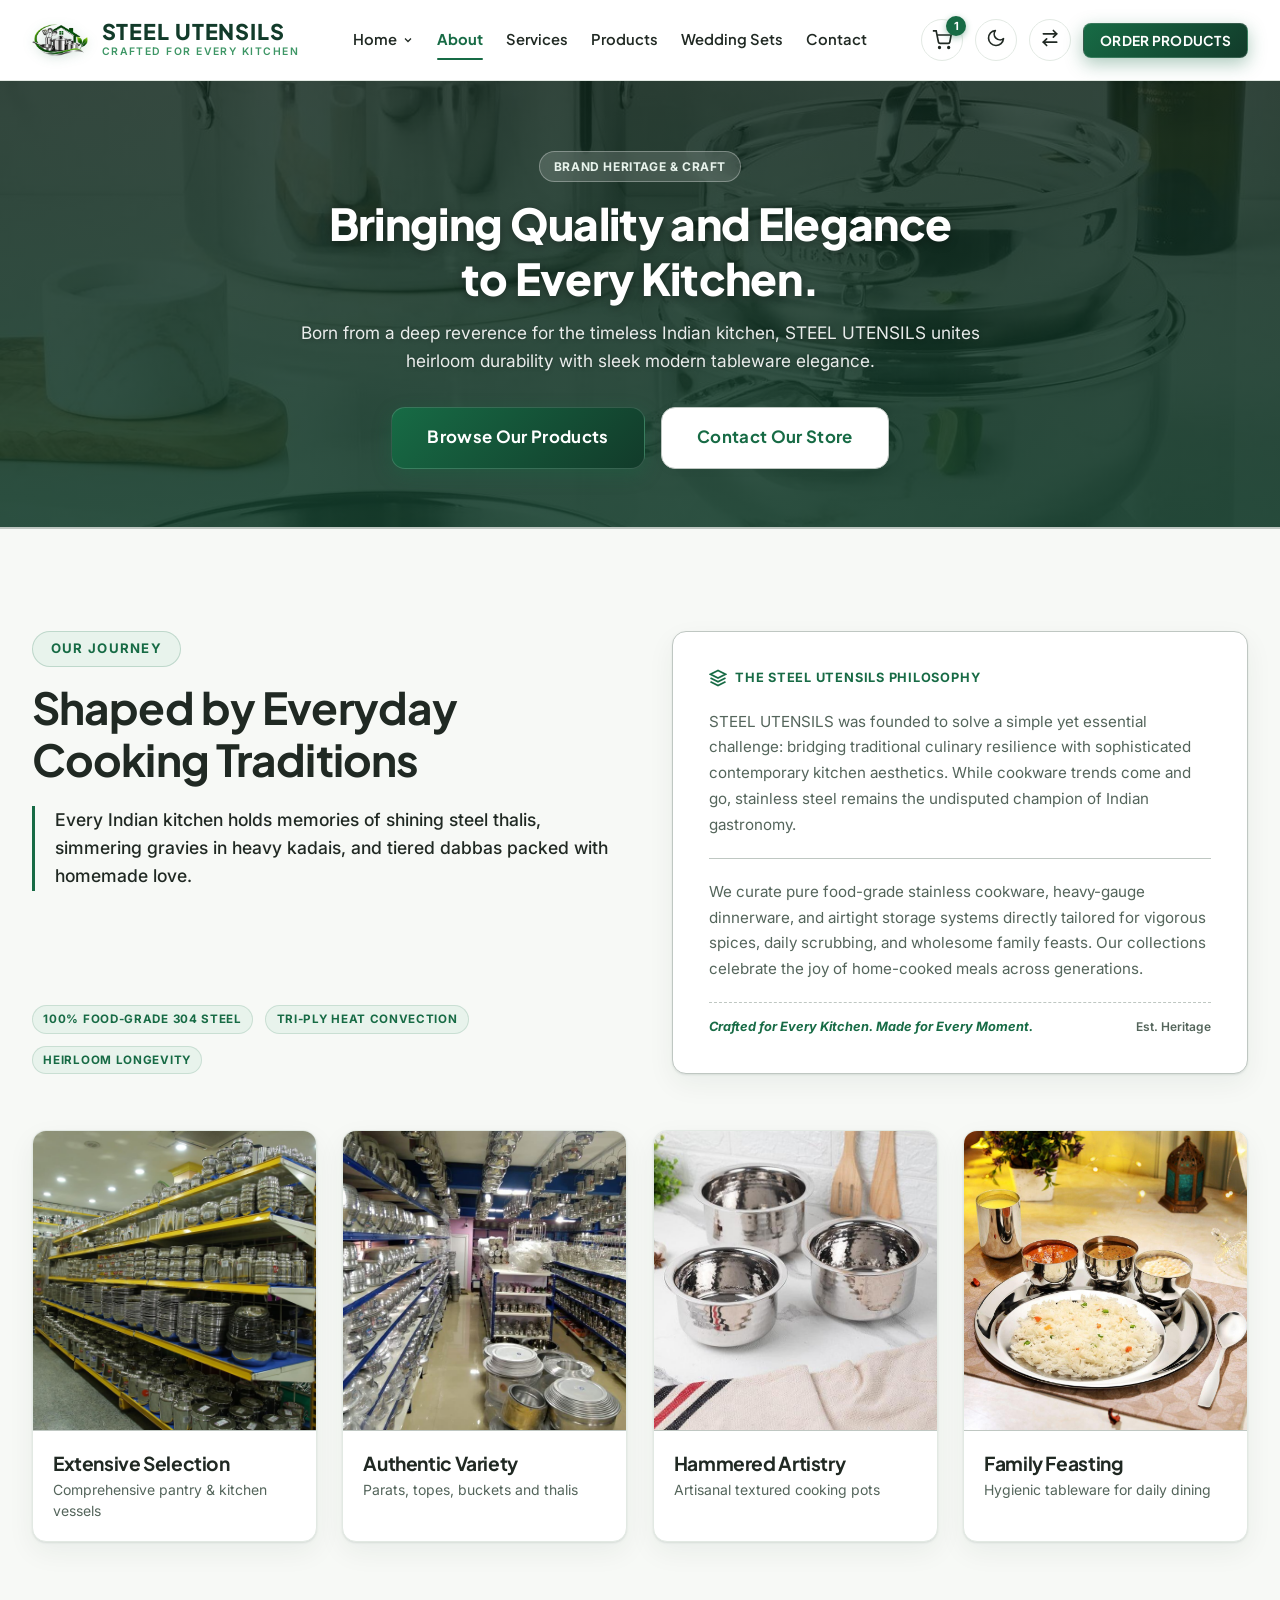
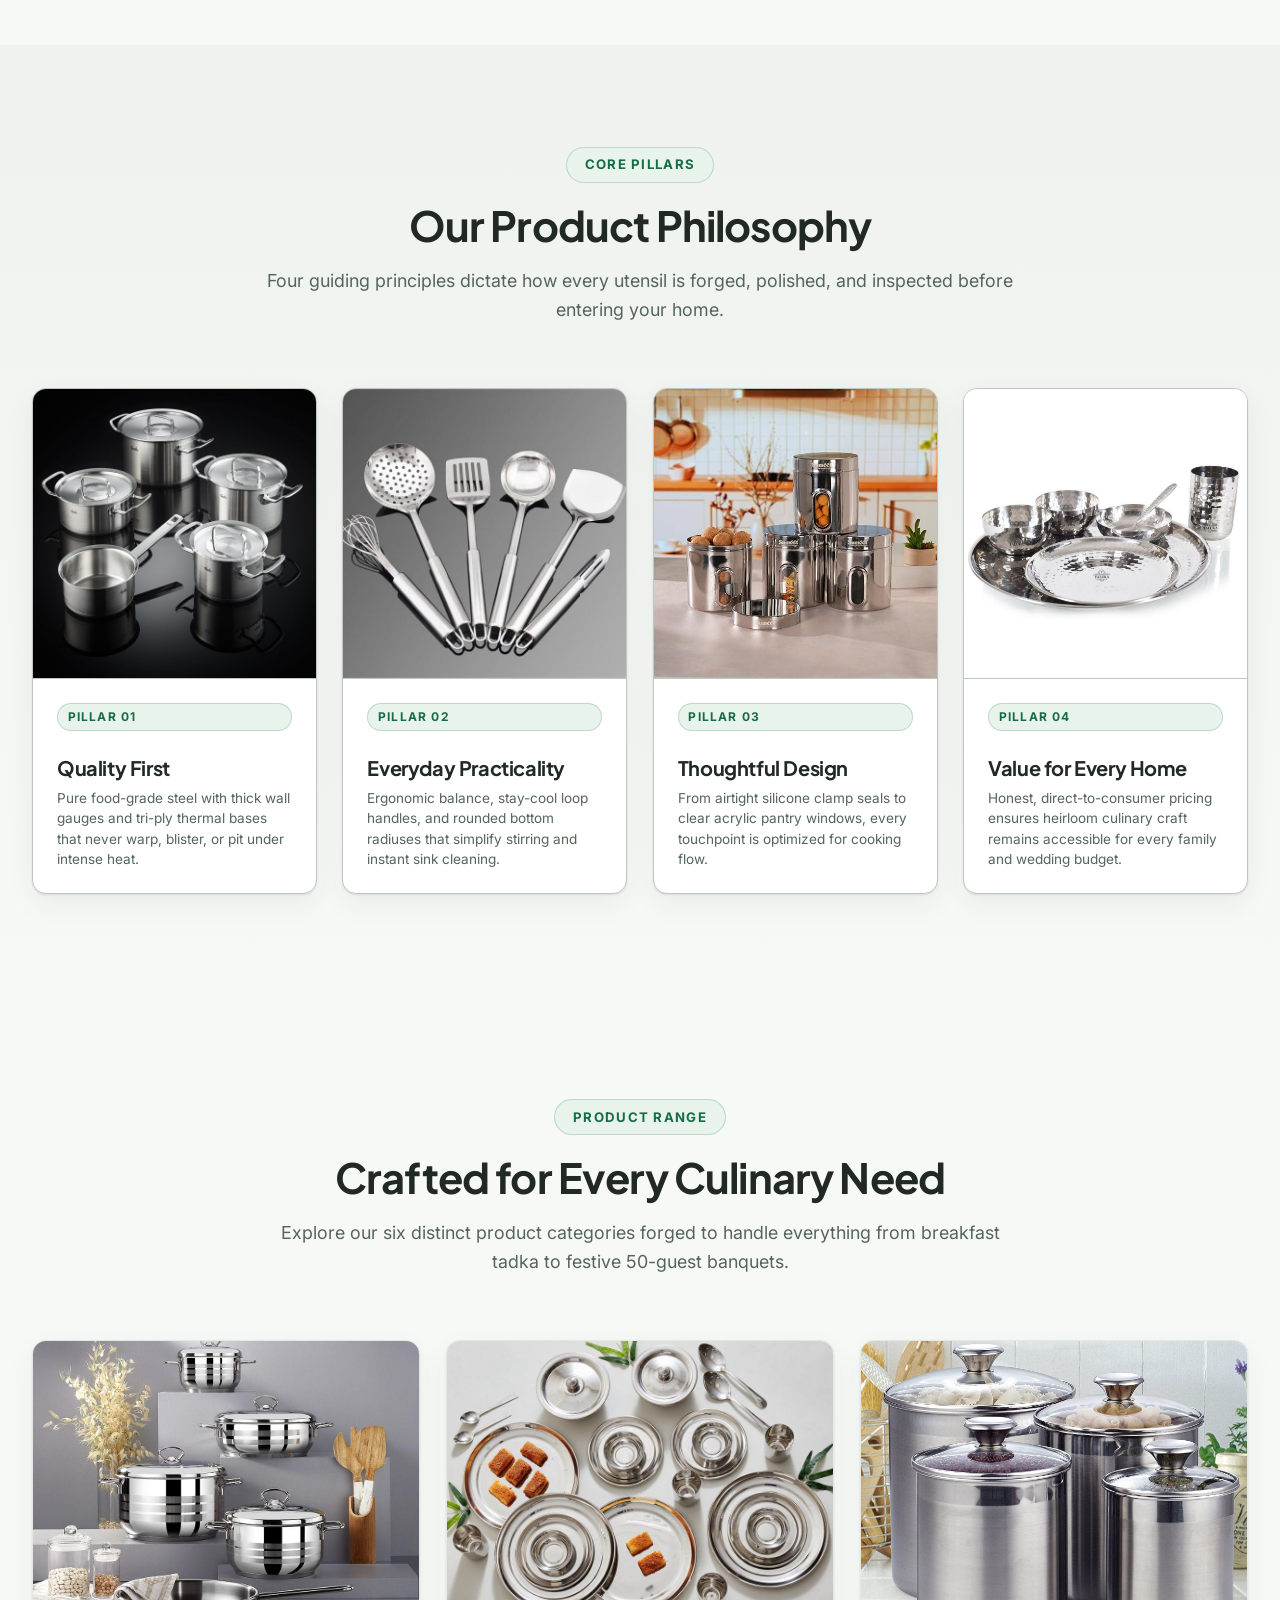
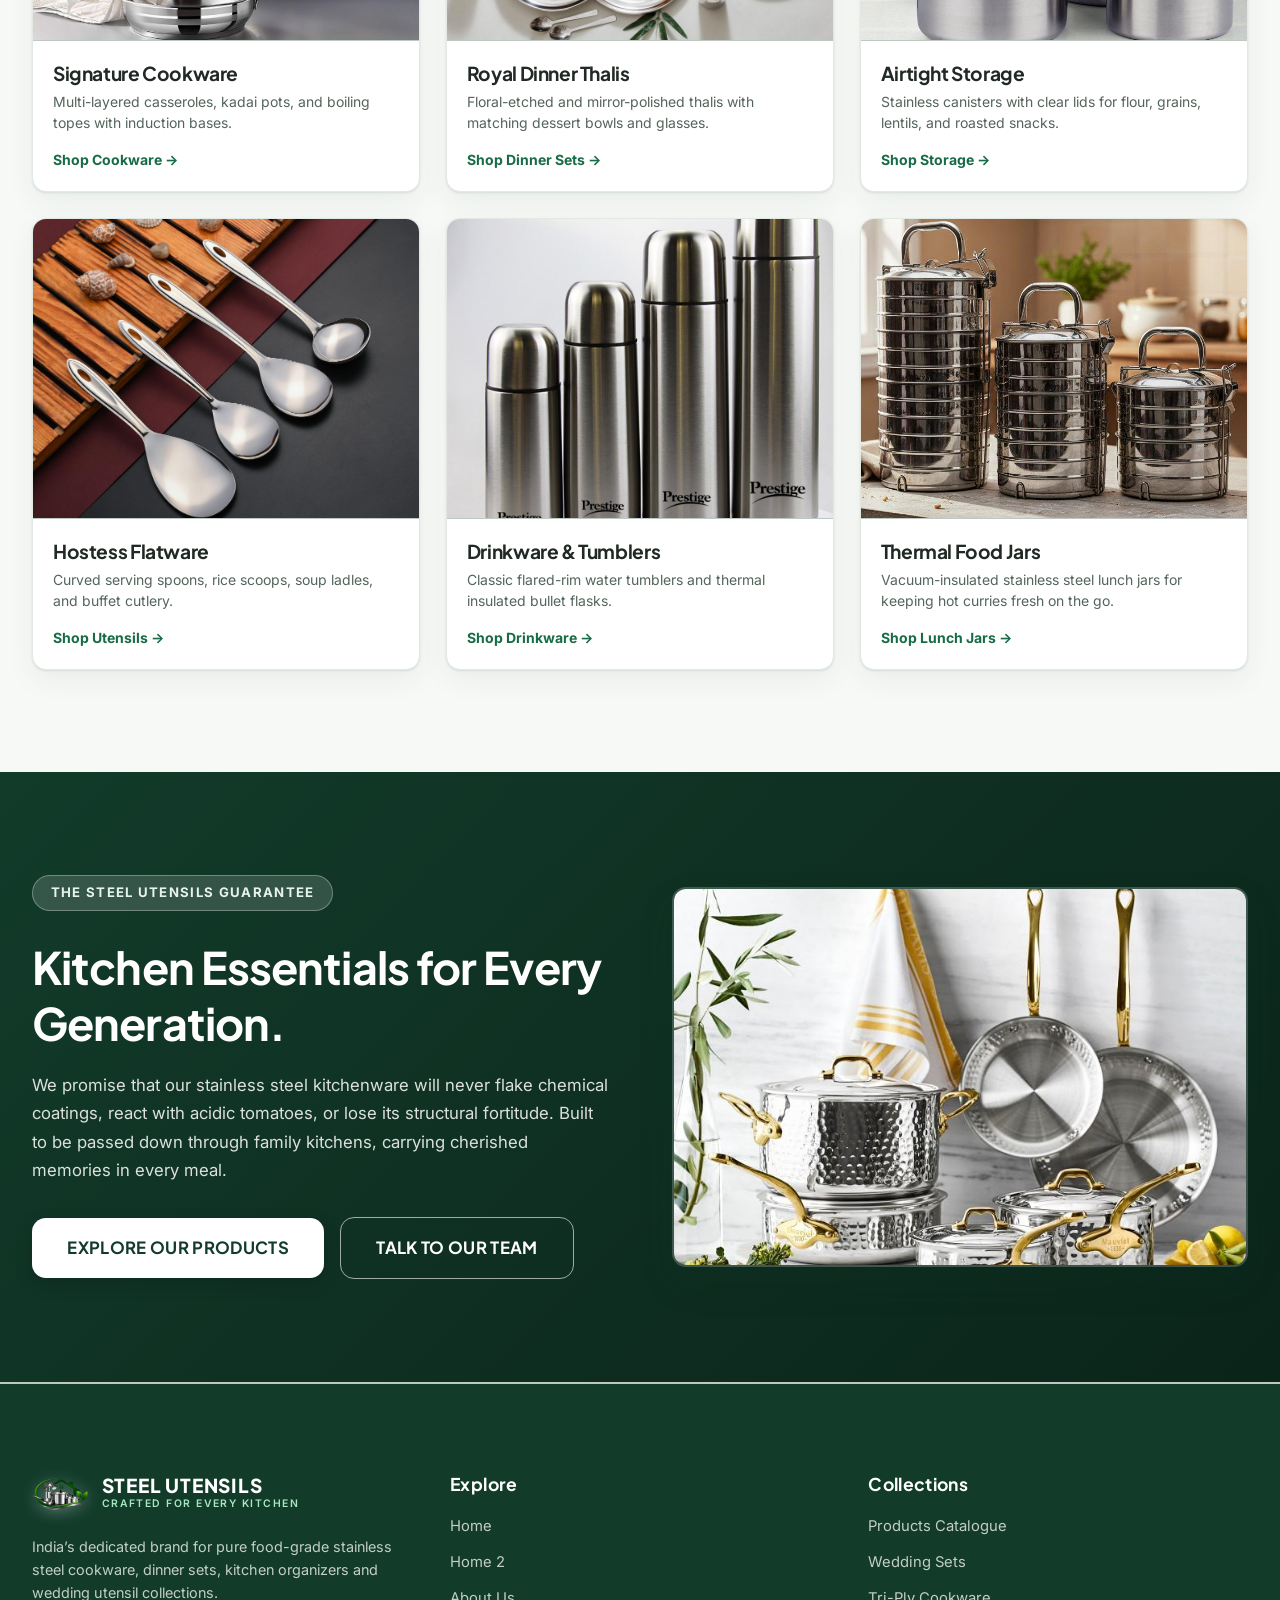
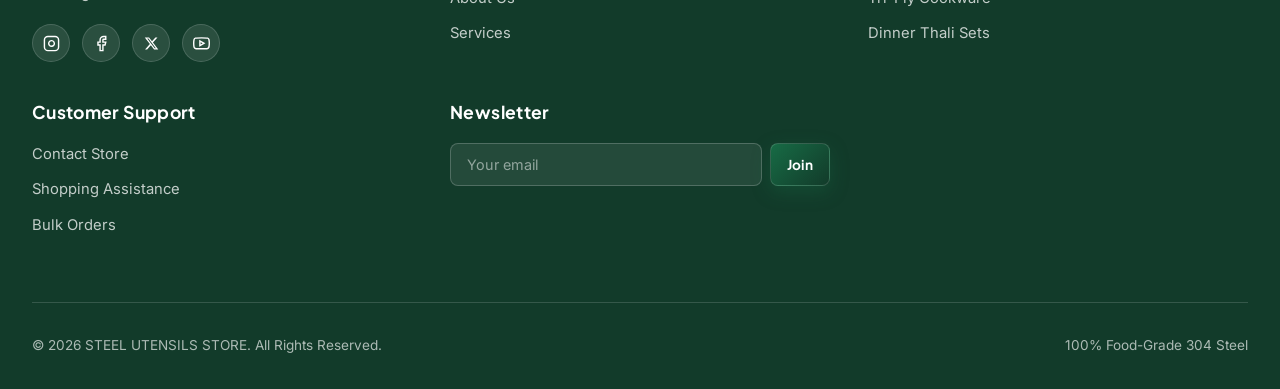
==== about.html @ 37a266ae "Update website alignment, mobile responsiveness, and brand logo" ====
<!DOCTYPE html>
<html lang="en" data-theme="light">
<head>
  <meta charset="UTF-8" />
  <meta name="viewport" content="width=device-width, initial-scale=1.0" />
  <title>About Us — STEEL UTENSILS</title>
  <meta name="description" content="Learn about our commitment to crafting premium food-grade stainless steel cookware, dinner thali sets, and everyday kitchen essentials." />
  <link rel="icon" type="image/png" href="images/favicon.png" />
  <link rel="shortcut icon" type="image/png" href="images/favicon.png" />
  <link rel="apple-touch-icon" href="images/favicon.png" />
  <link rel="stylesheet" href="assets/css/style.css" />
</head>
<body>

  <!-- Sticky Global Navbar -->
  <header class="site-header">
    <div class="container">
      <div class="navbar-inner">
        <a href="index.html" class="brand-logo" aria-label="Steel Utensils Home">
          <img src="images/logo.png" alt="Steel Utensils Logo" class="brand-logo-icon" />
          <div class="brand-logo-text">
            <span class="brand-title">STEEL UTENSILS</span>
            <span class="brand-tagline">Crafted for Every Kitchen</span>
          </div>
        </a>

        <nav class="nav-menu" aria-label="Main Navigation">
          <div class="nav-item-dropdown">
            <a href="index.html" class="nav-link dropdown-toggle" aria-expanded="false" aria-haspopup="true">
              <span>Home</span>
              <svg class="dropdown-chevron" width="12" height="12" viewBox="0 0 24 24" fill="none" stroke="currentColor" stroke-width="2.5">
                <polyline points="6 9 12 15 18 9"></polyline>
              </svg>
            </a>
            <div class="dropdown-menu">
              <a href="index.html" class="dropdown-item">
                <div class="dropdown-item-title">Home 1</div>
                <div class="dropdown-item-desc">Premium Brand Showcase</div>
              </a>
              <a href="home-2.html" class="dropdown-item">
                <div class="dropdown-item-title">Home 2</div>
                <div class="dropdown-item-desc">Modern Kitchen Lifestyle</div>
              </a>
            </div>
          </div>
          <a href="about.html" class="nav-link active">About</a>
          <a href="services.html" class="nav-link">Services</a>
          <a href="products.html" class="nav-link">Products</a>
          <a href="wedding-sets.html" class="nav-link">Wedding Sets</a>
          <a href="contact.html" class="nav-link">Contact</a>
        </nav>

        <div class="nav-actions">
          <button class="action-btn cart-toggle-btn" aria-label="Cart" title="Cart"><svg width="20" height="20" viewBox="0 0 24 24" fill="none" stroke="currentColor" stroke-width="2"><circle cx="9" cy="21" r="1"></circle><circle cx="20" cy="21" r="1"></circle><path d="M1 1h4l2.68 13.39a2 2 0 0 0 2 1.61h9.72a2 2 0 0 0 2-1.61L23 6H6"></path></svg><span class="badge-count cart-badge">0</span></button>
          <button class="action-btn theme-toggle-btn" aria-label="Theme" title="Theme"><span class="theme-icon"><svg width="20" height="20" viewBox="0 0 24 24" fill="none" stroke="currentColor" stroke-width="2"><path d="M21 12.79A9 9 0 1 1 11.21 3 7 7 0 0 0 21 12.79z"></path></svg></span></button>
          <button class="action-btn rtl-toggle-btn" aria-label="Toggle Direction (LTR / RTL)" title="Toggle RTL / LTR Direction">
            <span class="rtl-icon">
              <svg width="20" height="20" viewBox="0 0 24 24" fill="none" stroke="currentColor" stroke-width="2" stroke-linecap="round" stroke-linejoin="round">
                <path d="M4 7h16"></path>
                <path d="M16 3l4 4-4 4"></path>
                <path d="M20 17H4"></path>
                <path d="M8 21l-4-4 4-4"></path>
              </svg>
            </span>
          </button>
          <button class="btn btn-primary btn-sm nav-cta-btn open-order-modal-btn">ORDER PRODUCTS</button>
          <button class="hamburger-btn" aria-label="Menu"><span></span><span></span><span></span></button>
        </div>
      </div>
    </div>
  </header>

  <!-- Mobile Drawer -->
  <aside class="mobile-nav-drawer" aria-label="Mobile Navigation">
    <div class="mobile-nav-header"><a href="index.html" class="brand-logo" style="gap: 0.5rem;"><img src="images/logo.png" alt="Steel Utensils Logo" class="brand-logo-icon" style="width: 44px; height: 34px;" /><span class="brand-title" style="font-size: 1.1rem;">STEEL UTENSILS</span></a><button class="modal-close mobile-nav-close">&times;</button></div>
    <nav class="mobile-nav-links">
      <div class="mobile-nav-group">
        <div class="mobile-nav-link" style="display: flex; justify-content: space-between; align-items: center; font-weight: 700;">
          <span>Home</span>
          <svg width="14" height="14" viewBox="0 0 24 24" fill="none" stroke="currentColor" stroke-width="2.5"><polyline points="6 9 12 15 18 9"></polyline></svg>
        </div>
        <div class="mobile-sublinks">
          <a href="index.html" class="mobile-sublink">Home 1 — Brand Showcase</a>
          <a href="home-2.html" class="mobile-sublink">Home 2 — Kitchen Lifestyle</a>
        </div>
      </div>
      <a href="about.html" class="nav-link active">About</a>
      <a href="services.html" class="nav-link">Services</a>
      <a href="products.html" class="nav-link">Products</a>
      <a href="wedding-sets.html" class="nav-link">Wedding Sets</a>
      <a href="contact.html" class="nav-link">Contact</a>
      <div class="mobile-sidebar-actions">
        <button class="action-btn cart-toggle-btn" aria-label="Open Shopping Cart" title="Cart">
          <svg width="20" height="20" viewBox="0 0 24 24" fill="none" stroke="currentColor" stroke-width="2" stroke-linecap="round" stroke-linejoin="round">
            <circle cx="9" cy="21" r="1"></circle>
            <circle cx="20" cy="21" r="1"></circle>
            <path d="M1 1h4l2.68 13.39a2 2 0 0 0 2 1.61h9.72a2 2 0 0 0 2-1.61L23 6H6"></path>
          </svg>
          <span class="badge-count cart-badge">0</span>
        </button>

        <button class="action-btn theme-toggle-btn" aria-label="Toggle Theme" title="Toggle Theme">
          <span class="theme-icon">
            <svg width="20" height="20" viewBox="0 0 24 24" fill="none" stroke="currentColor" stroke-width="2" stroke-linecap="round" stroke-linejoin="round">
              <path d="M21 12.79A9 9 0 1 1 11.21 3 7 7 0 0 0 21 12.79z"></path>
            </svg>
          </span>
        </button>

        <button class="action-btn rtl-toggle-btn" aria-label="Toggle Direction (LTR / RTL)" title="Toggle RTL / LTR Direction">
          <span class="rtl-icon">
            <svg width="20" height="20" viewBox="0 0 24 24" fill="none" stroke="currentColor" stroke-width="2" stroke-linecap="round" stroke-linejoin="round">
              <path d="M4 7h16"></path>
              <path d="M16 3l4 4-4 4"></path>
              <path d="M20 17H4"></path>
              <path d="M8 21l-4-4 4-4"></path>
            </svg>
          </span>
        </button>
      </div>
    </nav>
    <div style="margin-top: auto;">
      <button class="btn btn-primary open-order-modal-btn" style="width: 100%;">ORDER PRODUCTS</button>
    </div>
  </aside>
  <div class="nav-overlay"></div>

  <!-- Search Modal -->
  <div class="search-modal" role="dialog" aria-modal="true" aria-label="Search"><div class="search-container"><div class="search-input-group"><svg width="24" height="24" viewBox="0 0 24 24" fill="none" stroke="currentColor" stroke-width="2"><circle cx="11" cy="11" r="8"></circle><line x1="21" y1="21" x2="16.65" y2="16.65"></line></svg><input type="text" class="search-input" placeholder="Search utensils..." /><button class="search-close-btn">&times;</button></div><div class="search-results-list"></div></div></div>

  <!-- Cart Drawer -->
  <aside class="cart-drawer" role="dialog" aria-modal="true" aria-label="Cart"><div class="cart-header"><h3 style="font-size: 1.15rem; margin: 0;">Shopping Cart</h3><button class="modal-close cart-close-btn">&times;</button></div><div class="cart-body"></div><div class="cart-footer"><div class="cart-subtotal-row"><span>Cart Subtotal</span><span class="cart-subtotal-amount">₹0</span></div><button class="btn btn-primary btn-proceed-order" style="width: 100%;">Proceed to Order</button></div></aside>

  <!-- Quick View Modal -->
  <div class="modal-overlay modal-quickview" role="dialog" aria-modal="true"><div class="modal-content"><button class="modal-close">&times;</button><div class="quickview-grid"><div class="quickview-img-wrap"><img src="" alt="" class="qv-img" /></div><div class="quickview-details"><h2 class="qv-title"></h2><div class="quickview-price-wrap"><span class="quickview-price qv-price"></span></div><p class="qv-desc"></p><button class="btn btn-primary qv-add-btn btn-add-cart">Add to Cart</button></div></div></div></div>

  <!-- Checkout / Order Modal -->
  <div class="modal-overlay modal-checkout" role="dialog" aria-modal="true" aria-label="Order Enquiry Checkout">
    <div class="modal-content checkout-modal-content">
      <button class="modal-close" aria-label="Close checkout">&times;</button>
      <div style="margin-bottom: 1.25rem;">
        <span class="section-badge">Fast Order & Direct Enquiry</span>
        <h2 style="font-size: 1.5rem; margin-top: 0.25rem;">Order Pure Stainless Steel Products</h2>
        <p style="font-size: 0.875rem; color: var(--text-muted);">Please select a featured package or submit your utensil requirements. Our team confirms every order personally before dispatch.</p>
      </div>

      <!-- Quick Utensil Package Selector -->
      <div class="quick-package-selector" style="margin-bottom: 1rem;">
        <span style="font-size: 0.8rem; font-weight: 700; color: var(--text-light); text-transform: uppercase;">
          Select Utensil Package (Or Order Custom Utensils):
        </span>
        <div class="package-pills" style="display: flex; flex-wrap: wrap; gap: 0.5rem; margin-top: 0.5rem;">
          <button type="button" class="package-pill active" data-name="3-Piece Triply Induction Cookware Set" data-price="4499">
            🍳 Triply Cookware (₹4,499)
          </button>
          <button type="button" class="package-pill" data-name="28-Piece Authentic Dinner Thali Set" data-price="3999">
            🍽️ 28-Pc Dinner Set (₹3,999)
          </button>
          <button type="button" class="package-pill" data-name="4-Piece Airtight Kitchen Canisters" data-price="1499">
            🥫 Storage Canisters (₹1,499)
          </button>
          <button type="button" class="package-pill" data-name="51-Piece Shubh Vivah Bridal Wedding Trunk" data-price="18500">
            👑 Wedding Trunk (₹18,500)
          </button>
        </div>
      </div>

      <div class="checkout-summary-box">
        <div style="display: flex; justify-content: space-between; align-items: center; margin-bottom: 0.5rem;">
          <span style="font-weight: 700; font-size: 0.95rem;">Order Breakdown</span>
          <span class="order-type-indicator" style="font-size: 0.75rem; background: var(--soft-mint); color: var(--emerald-green); font-weight: 700; padding: 0.2rem 0.5rem; border-radius: var(--radius-full);">Direct Enquiry</span>
        </div>
        <div class="checkout-items-summary"></div>
        <div style="display: flex; justify-content: space-between; margin-top: 0.75rem; padding-top: 0.75rem; border-top: 1px solid var(--border-color); font-weight: 800;">
          <span>Estimated Total (Incl. Taxes & Shipping)</span>
          <span class="checkout-total-price" style="color: var(--emerald-green); font-size: 1.25rem;">₹4,499</span>
        </div>
      </div>

      <form class="checkout-form">
        <div class="form-group"><label class="form-label" for="cust-name">Full Name *</label><input type="text" id="cust-name" class="form-input" placeholder="e.g. Rajesh Kumar" required /></div>
        <div class="form-group"><label class="form-label" for="cust-phone">Phone / WhatsApp *</label><input type="tel" id="cust-phone" class="form-input" placeholder="+91 98765 43210" required /></div>
        <div class="form-group"><label class="form-label" for="cust-email">Email *</label><input type="email" id="cust-email" class="form-input" placeholder="rajesh@example.com" required /></div>
        <div class="form-group"><label class="form-label" for="cust-city">City & Pincode *</label><input type="text" id="cust-city" class="form-input" placeholder="Mumbai, 400001" required /></div>
        <div class="form-group-full form-group"><label class="form-label" for="cust-address">Delivery Address *</label><input type="text" id="cust-address" class="form-input" placeholder="House/Flat No., Street, Landmark" required /></div>
        <div class="form-group-full form-group">
          <label class="form-label" for="cust-notes">Special Instructions / Custom Engravings</label>
          <textarea id="cust-notes" class="form-textarea" placeholder="Add custom laser engraving names, wedding gift notes, or induction requirements..."></textarea>
        </div>
        <div class="form-group-full" style="margin-top: 0.5rem;">
          <button type="submit" class="btn btn-primary" style="width: 100%; padding: 1rem; font-weight: 700;">CONFIRM PRODUCT ORDER ENQUIRY</button>
        </div>
      </form>
    </div>
  </div>

  <main>
    <!-- ===================================================================
         SECTION 01 — ABOUT HERO
         =================================================================== -->
    <section class="page-hero" style="background-image: url('images/image-100.png');">
      <div class="container">
        <span class="page-hero-badge">Brand Heritage & Craft</span>
        <h1 class="page-hero-title">Bringing Quality and Elegance<br />to Every Kitchen.</h1>
        <p class="page-hero-subtitle">
          Born from a deep reverence for the timeless Indian kitchen, STEEL UTENSILS unites heirloom durability with sleek modern tableware elegance.
        </p>
        <div class="hero-actions" style="display: flex; gap: 1rem; flex-wrap: wrap; margin-top: 2rem;">
          <a href="products.html" class="btn btn-primary btn-lg">Browse Our Products</a>
          <a href="contact.html" class="btn btn-secondary btn-lg">Contact Our Store</a>
        </div>
      </div>
    </section>

    <!-- ===================================================================
         SECTION 02 — OUR STORY (4 IMAGES BALANCED GRID)
         =================================================================== -->
    <section class="section">
      <div class="container">
        <!-- Story Editorial Intro Layout -->
        <div class="editorial-layout" style="align-items: stretch; margin-bottom: 3.5rem;">
          <!-- Left Column: Story Lead & Highlights -->
          <div style="display: flex; flex-direction: column; justify-content: center;">
            <span class="section-badge" style="width: fit-content; margin-bottom: 0.85rem;">Our Journey</span>
            <h2 class="section-title" style="text-align: left; font-size: clamp(2rem, 3.5vw, 2.75rem); line-height: 1.2; margin-bottom: 1.25rem;">
              Shaped by Everyday<br />Cooking Traditions
            </h2>
            <div style="border-left: 3px solid var(--emerald-green); padding-left: 1.25rem; margin-bottom: 1.5rem;">
              <p style="font-size: 1.1rem; line-height: 1.6; color: var(--text-main); font-weight: 500;">
                Every Indian kitchen holds memories of shining steel thalis, simmering gravies in heavy kadais, and tiered dabbas packed with homemade love.
              </p>
            </div>
            <!-- Trust Pillars / Highlights Row -->
            <div class="trust-pillars-row" style="display: flex; flex-wrap: wrap; gap: 0.75rem; margin-top: auto; padding-top: 0.5rem;">
              <span class="benefit-badge" style="margin-bottom: 0;">100% Food-Grade 304 Steel</span>
              <span class="benefit-badge" style="margin-bottom: 0;">Tri-Ply Heat Convection</span>
              <span class="benefit-badge" style="margin-bottom: 0;">Heirloom Longevity</span>
            </div>
          </div>

          <!-- Right Column: Narrative Card with subtle styling -->
          <div style="background: var(--bg-surface); border: 1.5px solid var(--border-silver); border-radius: var(--radius-md); padding: clamp(1.75rem, 3vw, 2.25rem); box-shadow: var(--shadow-silver-card); display: flex; flex-direction: column; justify-content: center; position: relative;">
            <div style="display: flex; align-items: center; gap: 0.5rem; margin-bottom: 1.25rem; color: var(--emerald-green); font-size: 0.8rem; font-weight: 700; text-transform: uppercase; letter-spacing: 0.06em;">
              <svg width="18" height="18" viewBox="0 0 24 24" fill="none" stroke="currentColor" stroke-width="2.5"><path d="M12 2L2 7l10 5 10-5-10-5z"></path><path d="M2 17l10 5 10-5"></path><path d="M2 12l10 5 10-5"></path></svg>
              <span>The Steel Utensils Philosophy</span>
            </div>
            <p style="font-size: 0.95rem; line-height: 1.7; color: var(--text-muted); margin-bottom: 1.25rem;">
              STEEL UTENSILS was founded to solve a simple yet essential challenge: bridging traditional culinary resilience with sophisticated contemporary kitchen aesthetics. While cookware trends come and go, stainless steel remains the undisputed champion of Indian gastronomy.
            </p>
            <div style="height: 1px; width: 100%; background: var(--border-silver); margin-bottom: 1.25rem;"></div>
            <p style="font-size: 0.95rem; line-height: 1.7; color: var(--text-muted); margin-bottom: 1rem;">
              We curate pure food-grade stainless cookware, heavy-gauge dinnerware, and airtight storage systems directly tailored for vigorous spices, daily scrubbing, and wholesome family feasts. Our collections celebrate the joy of home-cooked meals across generations.
            </p>
            <div style="display: flex; align-items: center; justify-content: space-between; border-top: 1px dashed var(--border-silver); padding-top: 0.85rem; margin-top: 0.25rem;">
              <span style="font-size: 0.8rem; color: var(--emerald-green); font-weight: 700; font-style: italic;">
                Crafted for Every Kitchen. Made for Every Moment.
              </span>
              <span style="font-size: 0.75rem; color: var(--text-muted); font-weight: 600;">Est. Heritage</span>
            </div>
          </div>
        </div>

        <!-- 4 Story Images: image-102.png, image-104.png, image-30.png, image-15.png -->
        <div class="grid-4">
          <div class="category-card">
            <div class="category-img-wrap">
              <img src="images/image-102.png" alt="Utensil Supermarket Aisle" class="category-img img-cover" />
            </div>
            <h4 class="category-title" style="margin-bottom: 0.25rem;">Extensive Selection</h4>
            <p class="category-desc" style="margin-bottom: 1.25rem;">Comprehensive pantry & kitchen vessels</p>
          </div>

          <div class="category-card">
            <div class="category-img-wrap">
              <img src="images/image-104.png" alt="Indian Steel Utensil Retail Racks" class="category-img img-cover" />
            </div>
            <h4 class="category-title" style="margin-bottom: 0.25rem;">Authentic Variety</h4>
            <p class="category-desc" style="margin-bottom: 1.25rem;">Parats, topes, buckets and thalis</p>
          </div>

          <div class="category-card">
            <div class="category-img-wrap">
              <img src="images/image-30.png" alt="3 Hammered Topes on Marble" class="category-img img-cover" />
            </div>
            <h4 class="category-title" style="margin-bottom: 0.25rem;">Hammered Artistry</h4>
            <p class="category-desc" style="margin-bottom: 1.25rem;">Artisanal textured cooking pots</p>
          </div>

          <div class="category-card">
            <div class="category-img-wrap">
              <img src="images/image-15.png" alt="North Indian Thali Meal" class="category-img img-cover" />
            </div>
            <h4 class="category-title" style="margin-bottom: 0.25rem;">Family Feasting</h4>
            <p class="category-desc" style="margin-bottom: 1.25rem;">Hygienic tableware for daily dining</p>
          </div>
        </div>
      </div>
    </section>

    <!-- ===================================================================
         SECTION 03 — OUR PRODUCT PHILOSOPHY (4 CARDS)
         =================================================================== -->
    <section class="section bg-silver-subtle">
      <div class="container">
        <div class="section-header">
          <span class="section-badge">Core Pillars</span>
          <h2 class="section-title">Our Product Philosophy</h2>
          <p class="section-subtitle">
            Four guiding principles dictate how every utensil is forged, polished, and inspected before entering your home.
          </p>
        </div>

        <div class="grid-4">
          <!-- Card 1: image-47.png -->
          <div class="philosophy-card">
            <div class="philosophy-img-wrap">
              <img src="images/image-47.png" alt="Fissler Heavy Cookware Set" class="philosophy-img img-cover" />
            </div>
            <div class="philosophy-content">
              <span class="section-badge" style="font-size: 0.75rem; padding: 0.2rem 0.6rem;">Pillar 01</span>
              <h3 style="font-size: 1.25rem; margin: 0.5rem 0;">Quality First</h3>
              <p style="font-size: 0.85rem; color: var(--text-muted); line-height: 1.5;">
                Pure food-grade steel with thick wall gauges and tri-ply thermal bases that never warp, blister, or pit under intense heat.
              </p>
            </div>
          </div>

          <!-- Card 2: image-51.png -->
          <div class="philosophy-card">
            <div class="philosophy-img-wrap">
              <img src="images/image-51.png" alt="Cooking Utensil Set" class="philosophy-img img-cover" />
            </div>
            <div class="philosophy-content">
              <span class="section-badge" style="font-size: 0.75rem; padding: 0.2rem 0.6rem;">Pillar 02</span>
              <h3 style="font-size: 1.25rem; margin: 0.5rem 0;">Everyday Practicality</h3>
              <p style="font-size: 0.85rem; color: var(--text-muted); line-height: 1.5;">
                Ergonomic balance, stay-cool loop handles, and rounded bottom radiuses that simplify stirring and instant sink cleaning.
              </p>
            </div>
          </div>

          <!-- Card 3: image-75.png -->
          <div class="philosophy-card">
            <div class="philosophy-img-wrap">
              <img src="images/image-75.png" alt="Sumeet Food Storage Canisters" class="philosophy-img img-cover" />
            </div>
            <div class="philosophy-content">
              <span class="section-badge" style="font-size: 0.75rem; padding: 0.2rem 0.6rem;">Pillar 03</span>
              <h3 style="font-size: 1.25rem; margin: 0.5rem 0;">Thoughtful Design</h3>
              <p style="font-size: 0.85rem; color: var(--text-muted); line-height: 1.5;">
                From airtight silicone clamp seals to clear acrylic pantry windows, every touchpoint is optimized for cooking flow.
              </p>
            </div>
          </div>

          <!-- Card 4: image-22.png -->
          <div class="philosophy-card">
            <div class="philosophy-img-wrap">
              <img src="images/image-22.png" alt="Taluka Handcrafted Hammered Dinner Set" class="philosophy-img img-cover" />
            </div>
            <div class="philosophy-content">
              <span class="section-badge" style="font-size: 0.75rem; padding: 0.2rem 0.6rem;">Pillar 04</span>
              <h3 style="font-size: 1.25rem; margin: 0.5rem 0;">Value for Every Home</h3>
              <p style="font-size: 0.85rem; color: var(--text-muted); line-height: 1.5;">
                Honest, direct-to-consumer pricing ensures heirloom culinary craft remains accessible for every family and wedding budget.
              </p>
            </div>
          </div>
        </div>
      </div>
    </section>

    <!-- ===================================================================
         SECTION 04 — OUR COLLECTIONS (6 CARDS)
         =================================================================== -->
    <section class="section">
      <div class="container">
        <div class="section-header">
          <span class="section-badge">Product Range</span>
          <h2 class="section-title">Crafted for Every Culinary Need</h2>
          <p class="section-subtitle">
            Explore our six distinct product categories forged to handle everything from breakfast tadka to festive 50-guest banquets.
          </p>
        </div>

        <div class="grid-6">
          <!-- 1: image-40.png -->
          <div class="category-card">
            <div class="category-img-wrap">
              <img src="images/image-40.png" alt="Cookware with Satin Stripes" class="category-img img-cover" />
            </div>
            <h3 class="category-title">Signature Cookware</h3>
            <p class="category-desc">Multi-layered casseroles, kadai pots, and boiling topes with induction bases.</p>
            <a href="products.html?category=Cookware" class="category-link">Shop Cookware &rarr;</a>
          </div>

          <!-- 2: image-17.png -->
          <div class="category-card">
            <div class="category-img-wrap">
              <img src="images/image-17.png" alt="Royal Floral Etched Dinner Thali Set" class="category-img img-cover" />
            </div>
            <h3 class="category-title">Royal Dinner Thalis</h3>
            <p class="category-desc">Floral-etched and mirror-polished thalis with matching dessert bowls and glasses.</p>
            <a href="products.html?category=Dinner+Sets" class="category-link">Shop Dinner Sets &rarr;</a>
          </div>

          <!-- 3: image-74.png -->
          <div class="category-card">
            <div class="category-img-wrap">
              <img src="images/image-74.png" alt="Canister Jars with Acrylic Lids" class="category-img img-cover" />
            </div>
            <h3 class="category-title">Airtight Storage</h3>
            <p class="category-desc">Stainless canisters with clear lids for flour, grains, lentils, and roasted snacks.</p>
            <a href="products.html?category=Kitchen+Storage" class="category-link">Shop Storage &rarr;</a>
          </div>

          <!-- 4: image-52.png -->
          <div class="category-card">
            <div class="category-img-wrap">
              <img src="images/image-52.png" alt="Serving Spoons on Wooden Slat" class="category-img img-cover" />
            </div>
            <h3 class="category-title">Hostess Flatware</h3>
            <p class="category-desc">Curved serving spoons, rice scoops, soup ladles, and buffet cutlery.</p>
            <a href="products.html?category=Cooking+Utensils" class="category-link">Shop Utensils &rarr;</a>
          </div>

          <!-- 5: image-85.png -->
          <div class="category-card">
            <div class="category-img-wrap">
              <img src="images/image-85.png" alt="Insulated Thermal Drinkware & Tumblers" class="category-img img-cover" />
            </div>
            <h3 class="category-title">Drinkware & Tumblers</h3>
            <p class="category-desc">Classic flared-rim water tumblers and thermal insulated bullet flasks.</p>
            <a href="products.html?category=Accessories" class="category-link">Shop Drinkware &rarr;</a>
          </div>

          <!-- 6: image-72.png -->
          <div class="category-card">
            <div class="category-img-wrap">
              <img src="images/image-72.png" alt="Traditional Stainless Steel Multi-Tier Tiffins" class="category-img img-cover" />
            </div>
            <h3 class="category-title">Thermal Food Jars</h3>
            <p class="category-desc">Vacuum-insulated stainless steel lunch jars for keeping hot curries fresh on the go.</p>
            <a href="products.html?category=Kitchen+Storage" class="category-link">Shop Lunch Jars &rarr;</a>
          </div>
        </div>
      </div>
    </section>

    <!-- ===================================================================
         SECTION 05 — OUR PROMISE
         =================================================================== -->
    <section class="section bg-forest">
      <div class="container">
        <div class="editorial-layout">
          <div>
            <span class="section-badge" style="background: rgba(255,255,255,0.15); color: #E8F3EC; border-color: rgba(255,255,255,0.3);">
              The Steel Utensils Guarantee
            </span>
            <h2 style="color: #FFFFFF; font-size: clamp(2rem, 3.8vw, 2.8rem); margin: 0.75rem 0 1.25rem;">
              Kitchen Essentials for Every Generation.
            </h2>
            <p style="color: rgba(255,255,255,0.85); font-size: 1.05rem; line-height: 1.7; margin-bottom: 2rem;">
              We promise that our stainless steel kitchenware will never flake chemical coatings, react with acidic tomatoes, or lose its structural fortitude. Built to be passed down through family kitchens, carrying cherished memories in every meal.
            </p>
            <div class="hero-actions" style="display: flex; flex-wrap: wrap; gap: 1rem;">
              <a href="products.html" class="btn btn-white btn-lg">EXPLORE OUR PRODUCTS</a>
              <a href="contact.html" class="btn btn-outline-white btn-lg">TALK TO OUR TEAM</a>
            </div>
          </div>

          <!-- image-96.png (Mauviel Hammered Cookware on Brass Rail) -->
          <div style="border-radius: var(--radius-md); overflow: hidden; box-shadow: var(--shadow-lg); border: 2px solid rgba(255,255,255,0.2); height: 380px;">
            <img src="images/image-96.png" alt="Luxury Mauviel Hammered Cookware on Rail" style="width: 100%; height: 100%; object-fit: cover;" />
          </div>
        </div>
      </div>
    </section>
  </main>

  <!-- Global Footer -->
  <footer class="site-footer">
    <div class="container">
      <div class="footer-top-grid">
        <div>
          <a href="index.html" class="brand-logo" style="margin-bottom: 1.25rem;">
            <img src="images/logo.png" alt="Steel Utensils Logo" class="brand-logo-icon" />
            <div class="brand-logo-text"><span class="brand-title" style="color: #FFFFFF; font-size: 1.2rem;">STEEL UTENSILS</span><span class="brand-tagline" style="color: #A8E8C0;">Crafted for Every Kitchen</span></div>
          </a>
          <p style="color: rgba(255,255,255,0.75); font-size: 0.9rem; line-height: 1.6; margin-bottom: 1.25rem;">India’s dedicated brand for pure food-grade stainless steel cookware, dinner sets, kitchen organizers and wedding utensil collections.</p>
          <div class="footer-social-row">
            <a href="https://instagram.com" target="_blank" rel="noopener" class="social-icon-btn" aria-label="Instagram">
              <svg width="17" height="17" viewBox="0 0 24 24" fill="none" stroke="currentColor" stroke-width="2"><rect x="2" y="2" width="20" height="20" rx="5" ry="5"></rect><path d="M16 11.37A4 4 0 1 1 12.63 8 4 4 0 0 1 16 11.37z"></path><line x1="17.5" y1="6.5" x2="17.51" y2="6.5"></line></svg>
            </a>
            <a href="https://facebook.com" target="_blank" rel="noopener" class="social-icon-btn" aria-label="Facebook">
              <svg width="17" height="17" viewBox="0 0 24 24" fill="none" stroke="currentColor" stroke-width="2"><path d="M18 2h-3a5 5 0 0 0-5 5v3H7v4h3v8h4v-8h3l1-4h-4V7a1 1 0 0 1 1-1h3z"></path></svg>
            </a>
            <a href="https://x.com" target="_blank" rel="noopener" class="social-icon-btn" aria-label="X">
              <svg width="15" height="15" viewBox="0 0 24 24" fill="currentColor"><path d="M18.244 2.25h3.308l-7.227 8.26 8.502 11.24H16.17l-5.214-6.817L4.99 21.75H1.68l7.73-8.835L1.254 2.25H8.08l4.713 6.231zm-1.161 17.52h1.833L7.084 4.126H5.117z"></path></svg>
            </a>
            <a href="https://youtube.com" target="_blank" rel="noopener" class="social-icon-btn" aria-label="YouTube">
              <svg width="17" height="17" viewBox="0 0 24 24" fill="none" stroke="currentColor" stroke-width="2"><path d="M22.54 6.42a2.78 2.78 0 0 0-1.94-2C18.88 4 12 4 12 4s-6.88 0-8.6.46a2.78 2.78 0 0 0-1.94 2A29 29 0 0 0 1 11.75a29 29 0 0 0 .46 5.33A2.78 2.78 0 0 0 3.4 19c1.72.46 8.6.46 8.6.46s6.88 0 8.6-.46a2.78 2.78 0 0 0 1.94-2 29 29 0 0 0 .46-5.25 29 29 0 0 0-.46-5.33z"></path><polygon points="9.75 15.02 15.5 11.75 9.75 8.48 9.75 15.02"></polygon></svg>
            </a>
          </div>
        </div>
        <div>
          <h4 class="footer-col-title">Explore</h4>
          <div class="footer-links-list">
            <a href="index.html" class="footer-link">Home</a>
            <a href="home-2.html" class="footer-link">Home 2</a>
            <a href="about.html" class="footer-link">About Us</a>
            <a href="services.html" class="footer-link">Services</a>
          </div>
        </div>
        <div>
          <h4 class="footer-col-title">Collections</h4>
          <div class="footer-links-list">
            <a href="products.html" class="footer-link">Products Catalogue</a>
            <a href="wedding-sets.html" class="footer-link">Wedding Sets</a>
            <a href="products.html" class="footer-link">Tri-Ply Cookware</a>
            <a href="products.html" class="footer-link">Dinner Thali Sets</a>
          </div>
        </div>
        <div>
          <h4 class="footer-col-title">Customer Support</h4>
          <div class="footer-links-list">
            <a href="contact.html" class="footer-link">Contact Store</a>
            <a href="services.html" class="footer-link">Shopping Assistance</a>
            <a href="services.html" class="footer-link">Bulk Orders</a>
          </div>
        </div>
        <div>
          <h4 class="footer-col-title">Newsletter</h4>
          <form class="newsletter-form"><input type="email" class="newsletter-input" placeholder="Your email" required /><button type="submit" class="btn btn-primary btn-sm">Join</button></form>
        </div>
      </div>
      <div class="footer-bottom">
        <div>&copy; 2026 STEEL UTENSILS STORE. All Rights Reserved.</div>
        <div><span>100% Food-Grade 304 Steel</span></div>
      </div>
    </div>
  </footer>

  <script src="assets/js/main.js"></script>
</body>
</html>
---- assets/css/style.css ----
/* ===================================================================
   STEEL UTENSILS & KITCHENWARE STORE - PREMIUM STYLESHEET
   Industry: Stainless Steel Utensils, Cookware, Kitchen Essentials & Wedding Collections
   Theme: Premium Green + White + Stainless Steel + Metallic Silver
   =================================================================== */

@import url('https://fonts.googleapis.com/css2?family=Inter:wght@300;400;500;600;700&family=Manrope:wght@500;600;700;800&family=Plus+Jakarta+Sans:wght@400;500;600;700;800&display=swap');

/* --- CSS Variables & Design Tokens --- */
:root {
  /* Brand Core Colors */
  --forest-green: #123B2A;
  --emerald-green: #176B45;
  --fresh-green: #3D9665;
  --soft-mint: #E8F3EC;
  --pure-white: #FFFFFF;
  --warm-offwhite: #F7F9F6;
  --stainless-silver: #BFC7C2;
  --charcoal: #202923;
  --light-border: #E2E9E3;
  
  /* Additional Metallic & Silver Accents */
  --silver-shimmer: #EBF0ED;
  --steel-dark: #6C7A72;
  --steel-plate: #9BA8A0;
  --silver-border-glow: rgba(191, 199, 194, 0.6);
  --green-glow: rgba(23, 107, 69, 0.25);

  /* Theme Dynamic Tokens (Light Mode default) */
  --bg-body: #F7F9F6;
  --bg-surface: #FFFFFF;
  --bg-surface-elevated: #FFFFFF;
  --bg-mint-alt: #E8F3EC;
  --bg-card: #FFFFFF;
  --bg-header: rgba(255, 255, 255, 0.94);
  --text-main: #202923;
  --text-muted: #54655B;
  --text-light: #7E9085;
  --border-color: #E2E9E3;
  --border-card: #E2E9E3;
  --border-silver: #BFC7C2;
  
  /* Metallic Gradients */
  --grad-silver-hero: linear-gradient(135deg, #F9FBFA 0%, #E7EDE9 50%, #CFD8D2 100%);
  --grad-steel-card: linear-gradient(145deg, #ffffff 0%, #f4f7f5 100%);
  --grad-emerald-primary: linear-gradient(135deg, #176B45 0%, #123B2A 100%);
  --grad-forest-dark: linear-gradient(135deg, #123B2A 0%, #0B241A 100%);
  --grad-silver-shine: linear-gradient(90deg, transparent, rgba(255,255,255,0.7), transparent);
  --grad-mint-subtle: linear-gradient(180deg, #E8F3EC 0%, #F7F9F6 100%);

  /* Shadows */
  --shadow-sm: 0 2px 8px rgba(18, 59, 42, 0.04);
  --shadow-md: 0 8px 24px rgba(18, 59, 42, 0.08);
  --shadow-lg: 0 16px 36px rgba(18, 59, 42, 0.12);
  --shadow-silver-card: 0 10px 28px rgba(18, 59, 42, 0.06), 0 1px 2px rgba(191, 199, 194, 0.4);
  --shadow-steel-lift: 0 20px 40px rgba(18, 59, 42, 0.14), 0 0 0 1px rgba(191, 199, 194, 0.6);

  /* Typography */
  --font-heading: 'Plus Jakarta Sans', 'Manrope', -apple-system, BlinkMacSystemFont, sans-serif;
  --font-body: 'Inter', -apple-system, BlinkMacSystemFont, sans-serif;

  /* Layout & Spacing */
  --container-max: 1320px;
  --radius-sm: 8px;
  --radius-md: 14px;
  --radius-lg: 20px;
  --radius-full: 9999px;
  --transition-fast: 0.2s ease;
  --transition-normal: 0.35s cubic-bezier(0.16, 1, 0.3, 1);
  --transition-slow: 0.6s cubic-bezier(0.16, 1, 0.3, 1);
}

/* --- Dark Mode Theme Overrides --- */
[data-theme="dark"] {
  --bg-body: #0C1712;
  --bg-surface: #122119;
  --bg-surface-elevated: #182C22;
  --bg-mint-alt: #14241B;
  --bg-card: #15271E;
  --bg-header: rgba(12, 23, 18, 0.94);
  --text-main: #F3F7F5;
  --text-muted: #A8BDB1;
  --text-light: #7E9688;
  --border-color: #233B2E;
  --border-card: #284434;
  --border-silver: #4D6456;

  --grad-silver-hero: linear-gradient(135deg, #16291F 0%, #101F17 100%);
  --grad-steel-card: linear-gradient(145deg, #172B20 0%, #112118 100%);
  --grad-mint-subtle: linear-gradient(180deg, #14241B 0%, #0C1712 100%);

  --shadow-sm: 0 2px 8px rgba(0, 0, 0, 0.3);
  --shadow-md: 0 8px 24px rgba(0, 0, 0, 0.45);
  --shadow-lg: 0 16px 36px rgba(0, 0, 0, 0.6);
  --shadow-silver-card: 0 10px 28px rgba(0, 0, 0, 0.4), 0 0 0 1px rgba(61, 150, 101, 0.25);
  --shadow-steel-lift: 0 20px 40px rgba(0, 0, 0, 0.6), 0 0 0 1px rgba(61, 150, 101, 0.45);
}

/* --- Universal Reset & Base Elements --- */
*, *::before, *::after {
  box-sizing: border-box;
  margin: 0;
  padding: 0;
}

html {
  font-size: 16px;
  scroll-behavior: smooth;
  -webkit-font-smoothing: antialiased;
  -moz-osx-font-smoothing: grayscale;
}

body {
  font-family: var(--font-body);
  background-color: var(--bg-body);
  color: var(--text-main);
  line-height: 1.6;
  overflow-x: hidden;
  transition: background-color var(--transition-normal), color var(--transition-normal);
}

img {
  max-width: 100%;
  height: auto;
  display: block;
}

a {
  color: inherit;
  text-decoration: none;
  transition: color var(--transition-fast);
}

button, input, select, textarea {
  font-family: inherit;
  font-size: inherit;
  color: inherit;
}

button {
  cursor: pointer;
  border: none;
  background: none;
}

ul, ol {
  list-style: none;
}

/* Headings */
h1, h2, h3, h4, h5, h6 {
  font-family: var(--font-heading);
  color: var(--text-main);
  line-height: 1.25;
  font-weight: 700;
  letter-spacing: -0.02em;
}

h1 { font-size: clamp(2.2rem, 5vw, 3.8rem); }
h2 { font-size: clamp(1.8rem, 3.8vw, 2.6rem); }
h3 { font-size: clamp(1.3rem, 2.5vw, 1.75rem); }
h4 { font-size: clamp(1.1rem, 1.8vw, 1.35rem); }
p { color: var(--text-muted); }

/* --- Containers & Layout --- */
.container {
  width: 100%;
  max-width: var(--container-max);
  margin-left: auto;
  margin-right: auto;
  padding-left: clamp(1rem, 4vw, 2rem);
  padding-right: clamp(1rem, 4vw, 2rem);
}

.section {
  padding-top: clamp(4rem, 8vw, 7.5rem);
  padding-bottom: clamp(4rem, 8vw, 7.5rem);
  position: relative;
}

.section-sm {
  padding-top: clamp(2.5rem, 5vw, 4.5rem);
  padding-bottom: clamp(2.5rem, 5vw, 4.5rem);
}

.section-header {
  text-align: center;
  max-width: 760px;
  margin: 0 auto clamp(2.5rem, 5vw, 4rem);
}

.section-header.text-left {
  text-align: left;
  margin-left: 0;
}

.section-badge {
  display: inline-flex;
  align-items: center;
  gap: 0.5rem;
  background-color: var(--soft-mint);
  color: var(--emerald-green);
  font-size: 0.825rem;
  font-weight: 700;
  text-transform: uppercase;
  letter-spacing: 0.1em;
  padding: 0.4rem 1.1rem;
  border-radius: var(--radius-full);
  margin-bottom: 1rem;
  border: 1px solid rgba(23, 107, 69, 0.2);
}

[data-theme="dark"] .section-badge {
  background-color: rgba(61, 150, 101, 0.15);
  color: #65C992;
  border-color: rgba(61, 150, 101, 0.3);
}

.section-title {
  margin-bottom: 1rem;
}

.section-subtitle {
  font-size: clamp(1rem, 1.4vw, 1.15rem);
  color: var(--text-muted);
}

/* Background Section Variations */
.bg-mint {
  background-color: var(--bg-mint-alt);
}

.bg-forest {
  background: var(--grad-forest-dark);
  color: #FFFFFF;
}

.bg-forest h1, .bg-forest h2, .bg-forest h3, .bg-forest h4, .bg-forest p {
  color: #FFFFFF;
}

.bg-forest p, .bg-forest .section-subtitle {
  color: rgba(255, 255, 255, 0.85);
}

.bg-forest .section-badge {
  background: rgba(255, 255, 255, 0.12);
  color: #E8F3EC;
  border-color: rgba(255, 255, 255, 0.25);
}

.bg-silver-subtle {
  background: linear-gradient(180deg, rgba(191,199,194,0.15) 0%, rgba(247,249,246,1) 100%);
}

[data-theme="dark"] .bg-silver-subtle {
  background: linear-gradient(180deg, rgba(191,199,194,0.05) 0%, rgba(12,23,18,1) 100%);
}

/* --- Buttons & CTAs --- */
.btn {
  display: inline-flex;
  align-items: center;
  justify-content: center;
  gap: 0.65rem;
  font-family: var(--font-heading);
  font-size: 0.95rem;
  font-weight: 700;
  letter-spacing: 0.02em;
  padding: 0.85rem 1.75rem;
  border-radius: var(--radius-md);
  transition: all var(--transition-normal);
  text-decoration: none;
  white-space: nowrap;
  position: relative;
  overflow: hidden;
}

.btn::before {
  content: '';
  position: absolute;
  top: 0;
  left: -100%;
  width: 100%;
  height: 100%;
  background: linear-gradient(90deg, transparent, rgba(255,255,255,0.25), transparent);
  transition: left 0.6s ease;
}

.btn:hover::before {
  left: 100%;
}

.btn-primary {
  background: var(--grad-emerald-primary);
  color: #FFFFFF;
  box-shadow: 0 6px 18px rgba(23, 107, 69, 0.35);
  border: 1px solid rgba(255, 255, 255, 0.15);
}

.btn-primary:hover {
  transform: translateY(-2px);
  box-shadow: 0 10px 24px rgba(23, 107, 69, 0.45);
  color: #FFFFFF;
}

.btn-secondary {
  background: var(--bg-surface);
  color: var(--emerald-green);
  border: 1.5px solid var(--border-silver);
  box-shadow: var(--shadow-sm);
}

.btn-secondary:hover {
  background: var(--soft-mint);
  border-color: var(--emerald-green);
  transform: translateY(-2px);
  color: var(--forest-green);
}

[data-theme="dark"] .btn-secondary {
  background: var(--bg-surface-elevated);
  color: #FFFFFF;
  border-color: var(--border-silver);
}

[data-theme="dark"] .btn-secondary:hover {
  background: var(--emerald-green);
  border-color: var(--emerald-green);
}

.btn-white {
  background: #FFFFFF;
  color: var(--forest-green);
  box-shadow: 0 6px 18px rgba(0, 0, 0, 0.15);
}

.btn-white:hover {
  background: #F7F9F6;
  color: var(--emerald-green);
  transform: translateY(-2px);
}

.btn-outline-white {
  background: transparent;
  color: #FFFFFF;
  border: 1.5px solid rgba(255, 255, 255, 0.6);
}

.btn-outline-white:hover {
  background: #FFFFFF;
  color: var(--forest-green);
  border-color: #FFFFFF;
}

.btn-sm {
  padding: 0.5rem 1rem;
  font-size: 0.85rem;
  border-radius: var(--radius-sm);
}

.btn-lg {
  padding: 1.05rem 2.2rem;
  font-size: 1.05rem;
  border-radius: var(--radius-md);
}

.btn-icon-only {
  width: 44px;
  height: 44px;
  padding: 0;
  border-radius: 50%;
  display: inline-flex;
  align-items: center;
  justify-content: center;
  border: 1px solid var(--border-color);
  background: var(--bg-surface);
  color: var(--text-main);
  transition: all var(--transition-fast);
}

.btn-icon-only:hover {
  background: var(--soft-mint);
  color: var(--emerald-green);
  border-color: var(--emerald-green);
  transform: translateY(-2px);
}

/* --- Sticky Global Navbar --- */
.site-header {
  position: sticky;
  top: 0;
  left: 0;
  width: 100%;
  z-index: 1000;
  background-color: var(--bg-header);
  backdrop-filter: blur(18px);
  -webkit-backdrop-filter: blur(18px);
  border-bottom: 1px solid var(--border-color);
  transition: all var(--transition-normal);
}

.site-header.scrolled {
  box-shadow: var(--shadow-md);
  padding: 0.2rem 0;
}

.navbar-inner {
  display: flex;
  align-items: center;
  justify-content: space-between;
  height: 80px;
  transition: height var(--transition-normal);
}

.site-header.scrolled .navbar-inner {
  height: 70px;
}

/* Brand Logo */
.brand-logo {
  display: flex;
  align-items: center;
  gap: 0.85rem;
  text-decoration: none;
}

.brand-logo-icon {
  width: 56px;
  height: 42px;
  object-fit: contain;
  flex-shrink: 0;
  filter: drop-shadow(0 2px 6px rgba(23, 107, 69, 0.2));
}

.site-footer .brand-logo-icon,
[data-theme="dark"] .brand-logo-icon {
  filter: drop-shadow(0 2px 8px rgba(255, 255, 255, 0.35));
}

.brand-logo-text {
  display: flex;
  flex-direction: column;
}

.brand-title {
  font-family: var(--font-heading);
  font-size: 1.35rem;
  font-weight: 800;
  letter-spacing: 0.04em;
  color: var(--forest-green);
  line-height: 1.1;
}

[data-theme="dark"] .brand-title {
  color: #FFFFFF;
}

.brand-tagline {
  font-size: 0.65rem;
  font-weight: 600;
  letter-spacing: 0.14em;
  color: var(--fresh-green);
  text-transform: uppercase;
}

/* Desktop Navigation Links */
.nav-menu {
  display: flex;
  align-items: center;
  gap: clamp(1rem, 1.8vw, 2rem);
}

.nav-link {
  font-family: var(--font-heading);
  font-size: 0.925rem;
  font-weight: 600;
  color: var(--text-main);
  padding: 0.5rem 0;
  position: relative;
  transition: color var(--transition-fast);
}

.nav-link::after {
  content: '';
  position: absolute;
  bottom: 0;
  left: 0;
  width: 0;
  height: 2px;
  background: var(--emerald-green);
  transition: width var(--transition-normal);
  border-radius: 2px;
}

.nav-link:hover {
  color: var(--emerald-green);
}

.nav-link:hover::after,
.nav-link.active::after {
  width: 100%;
}

.nav-link.active {
  color: var(--emerald-green);
  font-weight: 700;
}

[data-theme="dark"] .nav-link:hover,
[data-theme="dark"] .nav-link.active {
  color: #6CD298;
}

[data-theme="dark"] .nav-link:hover::after,
[data-theme="dark"] .nav-link.active::after {
  background: #6CD298;
}

/* Navigation Dropdown (Home 1 & Home 2) */
.nav-item-dropdown {
  position: relative;
  display: inline-flex;
  align-items: center;
}

.dropdown-toggle {
  display: inline-flex;
  align-items: center;
  gap: 0.35rem;
  background: none;
  border: none;
  cursor: pointer;
  text-decoration: none;
}

.dropdown-chevron {
  transition: transform var(--transition-fast);
}

.nav-item-dropdown:hover .dropdown-chevron,
.nav-item-dropdown:focus-within .dropdown-chevron {
  transform: rotate(180deg);
}

.dropdown-menu {
  position: absolute;
  top: 100%;
  left: 0;
  min-width: 250px;
  background: var(--bg-surface-elevated);
  border: 1.5px solid var(--border-silver);
  border-radius: var(--radius-md);
  box-shadow: var(--shadow-lg);
  padding: 0.5rem;
  opacity: 0;
  visibility: hidden;
  transform: translateY(10px);
  transition: all var(--transition-fast);
  z-index: 1050;
  display: flex;
  flex-direction: column;
  gap: 0.25rem;
}

.nav-item-dropdown:hover .dropdown-menu,
.nav-item-dropdown:focus-within .dropdown-menu {
  opacity: 1;
  visibility: visible;
  transform: translateY(4px);
}

.dropdown-item {
  padding: 0.75rem 1rem;
  border-radius: var(--radius-sm);
  color: var(--text-main);
  text-decoration: none;
  transition: all var(--transition-fast);
  display: flex;
  flex-direction: column;
  gap: 0.15rem;
}

.dropdown-item:hover,
.dropdown-item.active {
  background: var(--soft-mint);
  color: var(--emerald-green);
}

[data-theme="dark"] .dropdown-item:hover,
[data-theme="dark"] .dropdown-item.active {
  background: rgba(61, 150, 101, 0.2);
  color: #6CD298;
}

.dropdown-item-title {
  font-weight: 700;
  font-size: 0.925rem;
}

.dropdown-item-desc {
  font-size: 0.75rem;
  color: var(--text-muted);
}

/* Mobile Dropdown Sublinks */
.mobile-sublinks {
  display: flex;
  flex-direction: column;
  gap: 0.5rem;
  padding-left: 1rem;
  margin-top: 0.25rem;
  border-left: 2px solid var(--border-color);
}

[dir="rtl"] .mobile-sublinks {
  padding-left: 0;
  padding-right: 1rem;
  border-left: none;
  border-right: 2px solid var(--border-color);
}

.mobile-sublink {
  font-size: 0.9rem;
  color: var(--text-muted);
  text-decoration: none;
  transition: color var(--transition-fast);
}

.mobile-sublink:hover,
.mobile-sublink.active {
  color: var(--emerald-green);
  font-weight: 700;
}

/* Navbar Action Icons */
.nav-actions {
  display: flex;
  align-items: center;
  gap: 0.75rem;
}

.action-btn {
  position: relative;
  width: 42px;
  height: 42px;
  border-radius: 50%;
  display: flex;
  align-items: center;
  justify-content: center;
  background: var(--bg-surface);
  color: var(--text-main);
  border: 1px solid var(--border-color);
  transition: all var(--transition-fast);
}

.action-btn:hover {
  background: var(--soft-mint);
  color: var(--emerald-green);
  border-color: var(--emerald-green);
  transform: translateY(-2px);
}

.badge-count {
  position: absolute;
  top: -4px;
  right: -4px;
  background: var(--emerald-green);
  color: #FFFFFF;
  font-size: 0.7rem;
  font-weight: 700;
  width: 20px;
  height: 20px;
  border-radius: 50%;
  display: flex;
  align-items: center;
  justify-content: center;
  box-shadow: 0 2px 6px rgba(23, 107, 69, 0.4);
}

.hamburger-btn {
  display: none;
  flex-direction: column;
  justify-content: center;
  align-items: center;
  gap: 5px;
  width: 42px;
  height: 42px;
  border-radius: var(--radius-sm);
  background: var(--bg-surface);
  border: 1px solid var(--border-color);
  color: var(--text-main);
}

.hamburger-btn span {
  display: block;
  width: 22px;
  height: 2px;
  background-color: var(--text-main);
  transition: all var(--transition-fast);
}

/* Mobile Nav Drawer */
.mobile-nav-drawer {
  position: fixed;
  top: 0;
  right: -100%;
  width: 320px;
  max-width: 85%;
  height: 100vh;
  background: var(--bg-surface-elevated);
  z-index: 1200;
  padding: 2rem 1.5rem;
  display: flex;
  flex-direction: column;
  gap: 1.5rem;
  box-shadow: var(--shadow-lg);
  transition: right var(--transition-normal);
  overflow-y: auto;
}

.mobile-nav-drawer.active {
  right: 0;
}

.mobile-nav-header {
  display: flex;
  align-items: center;
  justify-content: space-between;
  padding-bottom: 1rem;
  border-bottom: 1px solid var(--border-color);
}

.mobile-nav-links {
  display: flex;
  flex-direction: column;
  gap: 1rem;
}

.mobile-nav-links .nav-link {
  font-size: 1.1rem;
  padding: 0.5rem 0;
}

/* Mobile Sidebar Actions */
.mobile-sidebar-actions {
  display: flex;
  flex-direction: row;
  align-items: center;
  justify-content: center;
  gap: 1.25rem;
  padding: 1.25rem 0 0.5rem;
  margin-top: 0.5rem;
  border-top: 1px solid var(--border-color);
}

.mobile-sidebar-actions .action-btn {
  display: flex !important;
  width: 44px;
  height: 44px;
  flex-shrink: 0;
  border-radius: 50%;
  background: var(--bg-surface);
  border: 1px solid var(--border-color);
  color: var(--text-main);
  box-shadow: 0 2px 6px rgba(0, 0, 0, 0.05);
}

.mobile-sidebar-actions .action-btn:hover,
.mobile-sidebar-actions .action-btn:active {
  background: var(--soft-mint);
  color: var(--emerald-green);
  border-color: var(--emerald-green);
}

.nav-overlay {
  position: fixed;
  top: 0;
  left: 0;
  width: 100vw;
  height: 100vh;
  background: rgba(0, 0, 0, 0.5);
  backdrop-filter: blur(4px);
  z-index: 1100;
  opacity: 0;
  visibility: hidden;
  transition: all var(--transition-normal);
}

.nav-overlay.active {
  opacity: 1;
  visibility: visible;
}

/* --- Search Overlay --- */
.search-modal {
  position: fixed;
  top: 0;
  left: 0;
  width: 100vw;
  height: 100vh;
  background: rgba(18, 59, 42, 0.65);
  backdrop-filter: blur(12px);
  z-index: 1300;
  display: flex;
  align-items: flex-start;
  justify-content: center;
  padding-top: clamp(4rem, 10vw, 8rem);
  opacity: 0;
  visibility: hidden;
  transition: all var(--transition-normal);
}

.search-modal.active {
  opacity: 1;
  visibility: visible;
}

.search-container {
  width: 90%;
  max-width: 680px;
  background: var(--bg-surface);
  border-radius: var(--radius-lg);
  padding: 1.75rem;
  box-shadow: var(--shadow-lg);
  border: 1px solid var(--border-silver);
  position: relative;
  transform: translateY(-20px);
  transition: transform var(--transition-normal);
}

.search-modal.active .search-container {
  transform: translateY(0);
}

.search-input-group {
  display: flex;
  align-items: center;
  gap: 1rem;
  border-bottom: 2px solid var(--emerald-green);
  padding-bottom: 0.75rem;
}

.search-input-group svg {
  color: var(--emerald-green);
  flex-shrink: 0;
}

.search-input {
  width: 100%;
  border: none;
  outline: none;
  background: transparent;
  font-size: 1.25rem;
  font-family: var(--font-heading);
  color: var(--text-main);
}

.search-close-btn {
  color: var(--text-muted);
  transition: color var(--transition-fast);
}

.search-close-btn:hover {
  color: var(--emerald-green);
}

.search-suggestions {
  margin-top: 1.25rem;
}

.search-tags {
  display: flex;
  flex-wrap: wrap;
  gap: 0.5rem;
  margin-top: 0.75rem;
}

.search-tag {
  background: var(--soft-mint);
  color: var(--forest-green);
  padding: 0.35rem 0.85rem;
  border-radius: var(--radius-full);
  font-size: 0.85rem;
  font-weight: 600;
  cursor: pointer;
  transition: all var(--transition-fast);
}

.search-tag:hover {
  background: var(--emerald-green);
  color: #FFFFFF;
}

.search-results-list {
  margin-top: 1.25rem;
  max-height: 320px;
  overflow-y: auto;
  display: flex;
  flex-direction: column;
  gap: 0.75rem;
}

.search-result-item {
  display: flex;
  align-items: center;
  gap: 1rem;
  padding: 0.5rem;
  border-radius: var(--radius-sm);
  transition: background var(--transition-fast);
  text-decoration: none;
}

.search-result-item:hover {
  background: var(--soft-mint);
}

[data-theme="dark"] .search-result-item:hover {
  background: rgba(61, 150, 101, 0.2);
}

.search-result-item img {
  width: 50px;
  height: 50px;
  object-fit: contain;
  border-radius: var(--radius-sm);
  background: var(--bg-surface);
  border: 1px solid var(--border-color);
}

/* --- Cart Drawer --- */
.cart-drawer {
  position: fixed;
  top: 0;
  right: -100%;
  width: 440px;
  max-width: 92%;
  height: 100vh;
  background: var(--bg-surface-elevated);
  z-index: 1250;
  box-shadow: var(--shadow-lg);
  display: flex;
  flex-direction: column;
  transition: right var(--transition-normal);
}

.cart-drawer.active {
  right: 0;
}

.cart-header {
  padding: 1.25rem 1.5rem;
  display: flex;
  align-items: center;
  justify-content: space-between;
  border-bottom: 1px solid var(--border-color);
  background: var(--bg-surface);
}

.cart-title-wrap {
  display: flex;
  align-items: center;
  gap: 0.5rem;
}

.cart-body {
  flex: 1;
  padding: 1.25rem 1.5rem;
  overflow-y: auto;
  display: flex;
  flex-direction: column;
  gap: 1rem;
}

.cart-empty {
  text-align: center;
  margin: auto;
  display: flex;
  flex-direction: column;
  align-items: center;
  gap: 1rem;
  color: var(--text-muted);
}

.cart-empty-icon {
  width: 64px;
  height: 64px;
  color: var(--stainless-silver);
}

.cart-item {
  display: grid;
  grid-template-columns: 75px 1fr auto;
  gap: 1rem;
  align-items: center;
  padding-bottom: 1rem;
  border-bottom: 1px solid var(--border-color);
}

.cart-item-img {
  width: 75px;
  height: 75px;
  object-fit: contain;
  background: var(--bg-surface);
  border: 1px solid var(--border-color);
  border-radius: var(--radius-sm);
  padding: 4px;
}

.cart-item-info h4 {
  font-size: 0.95rem;
  margin-bottom: 0.25rem;
}

.cart-item-price {
  font-size: 0.95rem;
  font-weight: 700;
  color: var(--emerald-green);
}

.cart-item-controls {
  display: flex;
  align-items: center;
  gap: 0.5rem;
  margin-top: 0.4rem;
}

.qty-btn {
  width: 26px;
  height: 26px;
  border-radius: 4px;
  border: 1px solid var(--border-color);
  background: var(--bg-surface);
  display: flex;
  align-items: center;
  justify-content: center;
  font-weight: 700;
  font-size: 0.9rem;
  transition: all var(--transition-fast);
}

.qty-btn:hover {
  background: var(--soft-mint);
  border-color: var(--emerald-green);
}

.qty-display {
  font-weight: 600;
  font-size: 0.9rem;
  min-width: 20px;
  text-align: center;
}

.cart-item-remove {
  color: var(--text-light);
  transition: color var(--transition-fast);
  padding: 4px;
}

.cart-item-remove:hover {
  color: #D32F2F;
}

.cart-footer {
  padding: 1.5rem;
  border-top: 1px solid var(--border-color);
  background: var(--bg-surface);
  display: flex;
  flex-direction: column;
  gap: 1rem;
}

.cart-free-shipping {
  background: var(--soft-mint);
  padding: 0.75rem 1rem;
  border-radius: var(--radius-sm);
  font-size: 0.85rem;
  color: var(--forest-green);
}

[data-theme="dark"] .cart-free-shipping {
  background: rgba(61, 150, 101, 0.2);
  color: #A8E8C0;
}

.shipping-bar-bg {
  width: 100%;
  height: 6px;
  background: rgba(0,0,0,0.08);
  border-radius: 3px;
  margin-top: 6px;
  overflow: hidden;
}

.shipping-bar-fill {
  height: 100%;
  background: var(--emerald-green);
  border-radius: 3px;
  transition: width var(--transition-normal);
}

.cart-subtotal-row {
  display: flex;
  justify-content: space-between;
  align-items: center;
  font-size: 1.15rem;
  font-weight: 700;
}

.cart-subtotal-amount {
  color: var(--emerald-green);
  font-size: 1.35rem;
}

/* --- Modals: Quick View & Checkout --- */
.modal-overlay {
  position: fixed;
  top: 0;
  left: 0;
  width: 100vw;
  height: 100vh;
  background: rgba(18, 59, 42, 0.65);
  backdrop-filter: blur(8px);
  z-index: 1350;
  display: flex;
  align-items: center;
  justify-content: center;
  padding: 1.5rem;
  opacity: 0;
  visibility: hidden;
  transition: all var(--transition-normal);
}

.modal-overlay.active {
  opacity: 1;
  visibility: visible;
}

.modal-content {
  background: var(--bg-surface);
  border-radius: var(--radius-lg);
  max-width: 840px;
  width: 100%;
  max-height: 90vh;
  overflow-y: auto;
  position: relative;
  box-shadow: var(--shadow-lg);
  border: 1px solid var(--border-silver);
  padding: clamp(1.5rem, 3vw, 2.5rem);
  -ms-overflow-style: none;  /* IE and Edge */
  scrollbar-width: none;  /* Firefox */
}

.modal-content::-webkit-scrollbar {
  display: none;
  width: 0;
  height: 0;
}

.modal-close {
  position: absolute;
  top: 1rem;
  right: 1rem;
  width: 36px;
  height: 36px;
  border-radius: 50%;
  background: var(--bg-body);
  border: 1px solid var(--border-color);
  display: flex;
  align-items: center;
  justify-content: center;
  color: var(--text-main);
  transition: all var(--transition-fast);
}

.modal-close:hover {
  background: var(--emerald-green);
  color: #FFFFFF;
}

/* Quick View Specific */
.quickview-grid {
  display: grid;
  grid-template-columns: 1fr 1.15fr;
  gap: 2rem;
  align-items: center;
}

.quickview-img-wrap {
  background: #FFFFFF !important;
  border-radius: var(--radius-md);
  padding: 1rem;
  border: 1.5px solid var(--border-silver);
  display: flex;
  align-items: center;
  justify-content: center;
  min-height: 380px;
  overflow: hidden;
}

.quickview-img-wrap img {
  width: 100%;
  height: 100%;
  max-height: 350px;
  object-fit: contain;
  transition: transform var(--transition-normal);
}

.quickview-img-wrap:hover img {
  transform: scale(1.08);
}

.quickview-details {
  display: flex;
  flex-direction: column;
  gap: 0.9rem;
}

.quickview-price-wrap {
  display: flex;
  align-items: baseline;
  gap: 0.75rem;
}

.quickview-price {
  font-size: 1.6rem;
  font-weight: 800;
  color: var(--emerald-green);
}

.quickview-mrp {
  text-decoration: line-through;
  color: var(--text-light);
  font-size: 1.1rem;
}

.quickview-discount {
  background: var(--soft-mint);
  color: var(--emerald-green);
  font-size: 0.8rem;
  font-weight: 700;
  padding: 0.2rem 0.6rem;
  border-radius: var(--radius-full);
}

.quickview-specs {
  display: grid;
  grid-template-columns: repeat(2, 1fr);
  gap: 0.6rem;
  padding: 0.75rem;
  background: var(--bg-body);
  border-radius: var(--radius-sm);
  font-size: 0.85rem;
  border: 1px solid var(--border-color);
}

.spec-item {
  display: flex;
  flex-direction: column;
}

.spec-label {
  color: var(--text-light);
  font-size: 0.75rem;
  text-transform: uppercase;
}

.spec-val {
  font-weight: 600;
  color: var(--text-main);
}

/* Order Checkout Modal */
.checkout-modal-content {
  max-width: 680px;
  -ms-overflow-style: none;
  scrollbar-width: none;
}

.checkout-modal-content::-webkit-scrollbar {
  display: none;
  width: 0;
  height: 0;
}

.checkout-form {
  display: grid;
  grid-template-columns: 1fr 1fr;
  gap: 1rem;
  margin-top: 1.5rem;
}

.form-group-full {
  grid-column: 1 / -1;
}

.form-group {
  display: flex;
  flex-direction: column;
  gap: 0.4rem;
}

.form-label {
  font-size: 0.85rem;
  font-weight: 600;
  color: var(--text-main);
}

.form-input, .form-select, .form-textarea {
  width: 100%;
  padding: 0.75rem 1rem;
  border-radius: var(--radius-sm);
  border: 1px solid var(--border-color);
  background: var(--bg-surface);
  color: var(--text-main);
  outline: none;
  transition: all var(--transition-fast);
}

.form-input:focus, .form-select:focus, .form-textarea:focus {
  border-color: var(--emerald-green);
  box-shadow: 0 0 0 3px var(--green-glow);
}

.form-textarea {
  resize: vertical;
  min-height: 80px;
}

.checkout-summary-box {
  background: var(--bg-body);
  padding: 1rem 1.25rem;
  border-radius: var(--radius-md);
  border: 1px solid var(--border-color);
  margin-top: 1rem;
}

.package-pill {
  padding: 0.45rem 0.85rem;
  border-radius: var(--radius-full);
  border: 1.5px solid var(--border-silver);
  background: var(--bg-surface);
  color: var(--text-main);
  font-size: 0.8rem;
  font-weight: 600;
  cursor: pointer;
  transition: all var(--transition-fast);
  outline: none;
}

.package-pill:hover,
.package-pill.active {
  background: var(--emerald-green);
  border-color: var(--emerald-green);
  color: #FFFFFF !important;
}

[data-theme="dark"] .package-pill.active {
  background: var(--emerald-green);
  color: #FFFFFF !important;
}

/* --- Toast Notifications --- */
.toast-container {
  position: fixed;
  bottom: 2rem;
  right: 2rem;
  display: flex;
  flex-direction: column;
  gap: 0.75rem;
  z-index: 2000;
  pointer-events: none;
}

.toast {
  background: var(--forest-green);
  color: #FFFFFF;
  padding: 0.85rem 1.35rem;
  border-radius: var(--radius-md);
  box-shadow: var(--shadow-lg);
  font-size: 0.9rem;
  font-weight: 600;
  display: flex;
  align-items: center;
  gap: 0.75rem;
  border-left: 4px solid var(--fresh-green);
  transform: translateY(20px);
  opacity: 0;
  transition: all var(--transition-normal);
  pointer-events: auto;
}

.toast.show {
  transform: translateY(0);
  opacity: 1;
}

/* ===================================================================
   PAGE COMMON & CARD GRID ARCHITECTURE
   Strict Even-Number Card Grids: 4 or 6 cards only!
   =================================================================== */

/* 2-Card Grid (2x2 Layout) */
.grid-2 {
  display: grid;
  grid-template-columns: repeat(2, 1fr);
  gap: clamp(1.25rem, 2.5vw, 2rem);
}

/* 3-Card Grid (3x3 Layout) & Catalogue Products Grid */
.grid-3,
.catalogue-products-grid {
  display: grid;
  grid-template-columns: repeat(3, 1fr);
  gap: clamp(1.25rem, 2vw, 1.75rem);
}

/* 4-Card Grid */
.grid-4 {
  display: grid;
  grid-template-columns: repeat(4, 1fr);
  gap: clamp(1rem, 2vw, 1.75rem);
}

/* 6-Card Grid */
.grid-6 {
  display: grid;
  grid-template-columns: repeat(3, 1fr);
  gap: clamp(1rem, 2vw, 1.75rem);
}

.grid-6-wide {
  display: grid;
  grid-template-columns: repeat(6, 1fr);
  gap: 1.25rem;
}

/* Strict Tablet Layouts: 768px and 1024px */
@media (max-width: 1024px) {
  .grid-4 {
    grid-template-columns: repeat(2, 1fr);
  }
  .grid-6 {
    grid-template-columns: repeat(2, 1fr);
  }
  .grid-6-wide {
    grid-template-columns: repeat(3, 1fr);
  }
}

@media (max-width: 768px) {
  .grid-4 {
    grid-template-columns: repeat(2, 1fr);
  }
  .grid-6 {
    grid-template-columns: repeat(2, 1fr);
  }
  .grid-6-wide {
    grid-template-columns: repeat(2, 1fr);
  }
}

@media (max-width: 900px) {
  .grid-3,
  .catalogue-products-grid {
    grid-template-columns: repeat(2, 1fr);
  }
}

@media (max-width: 640px) {
  .grid-2 {
    grid-template-columns: 1fr;
  }
}

@media (max-width: 580px) {
  .grid-3,
  .catalogue-products-grid {
    grid-template-columns: 1fr;
  }
}

@media (max-width: 540px) {
  .grid-4 {
    grid-template-columns: 1fr;
  }
  .grid-6 {
    grid-template-columns: 1fr;
  }
  .grid-6-wide {
    grid-template-columns: 1fr;
  }
}

/* --- Universal Product Card Style --- */
.product-card {
  background: var(--bg-card);
  border-radius: var(--radius-md);
  border: 1px solid var(--border-card);
  box-shadow: var(--shadow-silver-card);
  overflow: hidden;
  display: flex;
  flex-direction: column;
  transition: all var(--transition-normal);
  position: relative;
}

.product-card::before {
  content: '';
  position: absolute;
  inset: 0;
  border-radius: inherit;
  padding: 1.5px;
  background: linear-gradient(135deg, rgba(255,255,255,0.7), rgba(191,199,194,0.3), rgba(23,107,69,0.3));
  -webkit-mask: linear-gradient(#fff 0 0) content-box, linear-gradient(#fff 0 0);
  -webkit-mask-composite: xor;
  mask-composite: exclude;
  pointer-events: none;
  opacity: 0;
  transition: opacity var(--transition-normal);
}

.product-card:hover {
  transform: translateY(-6px);
  box-shadow: var(--shadow-steel-lift);
}

.product-card:hover::before {
  opacity: 1;
}

.product-img-wrap {
  position: relative;
  background: #FFFFFF !important;
  padding: 0.5rem;
  height: 320px;
  width: 100%;
  display: flex;
  align-items: center;
  justify-content: center;
  overflow: hidden;
  border-bottom: 1.5px solid var(--border-silver);
}

.product-img {
  width: 100%;
  height: 100%;
  max-height: 300px;
  object-fit: contain;
  transition: transform var(--transition-slow);
}

.product-card:hover .product-img {
  transform: scale(1.08);
}

.product-badges {
  position: absolute;
  top: 12px;
  left: 12px;
  display: flex;
  flex-direction: column;
  gap: 6px;
  z-index: 2;
}

.badge-discount {
  background: var(--emerald-green);
  color: #FFFFFF;
  font-size: 0.725rem;
  font-weight: 700;
  padding: 0.2rem 0.55rem;
  border-radius: var(--radius-full);
}

.badge-tag {
  background: var(--forest-green);
  color: #FFFFFF;
  font-size: 0.7rem;
  font-weight: 600;
  padding: 0.2rem 0.55rem;
  border-radius: var(--radius-full);
}

.product-actions-floating {
  position: absolute;
  top: 12px;
  right: 12px;
  display: flex;
  flex-direction: column;
  gap: 8px;
  z-index: 2;
  opacity: 0.9;
  transition: opacity var(--transition-fast);
}

.product-action-btn {
  width: 36px;
  height: 36px;
  border-radius: 50%;
  background: var(--bg-surface);
  color: var(--text-main);
  border: 1px solid var(--border-color);
  display: flex;
  align-items: center;
  justify-content: center;
  box-shadow: var(--shadow-sm);
  transition: all var(--transition-fast);
}

.product-action-btn:hover {
  background: var(--emerald-green);
  color: #FFFFFF;
  border-color: var(--emerald-green);
  transform: scale(1.1);
}

.product-action-btn.active-wishlist {
  background: #E53935;
  color: #FFFFFF;
  border-color: #E53935;
}

.product-content {
  padding: 1.25rem;
  display: flex;
  flex-direction: column;
  flex-grow: 1;
}

.product-category-label {
  font-size: 0.75rem;
  text-transform: uppercase;
  letter-spacing: 0.08em;
  color: var(--fresh-green);
  font-weight: 700;
  margin-bottom: 0.25rem;
}

.product-title {
  font-size: 1.05rem;
  font-weight: 700;
  margin-bottom: 0.4rem;
  color: var(--text-main);
  line-height: 1.3;
}

.product-desc {
  font-size: 0.85rem;
  color: var(--text-muted);
  line-height: 1.45;
  margin-bottom: 0.75rem;
  display: -webkit-box;
  -webkit-line-clamp: 2;
  -webkit-box-orient: vertical;
  overflow: hidden;
}

.product-rating {
  display: flex;
  align-items: center;
  gap: 0.35rem;
  font-size: 0.8rem;
  color: #F59E0B;
  margin-bottom: 0.75rem;
}

.rating-count {
  color: var(--text-light);
  font-size: 0.75rem;
}

.product-price-row {
  margin-top: auto;
  display: flex;
  align-items: center;
  justify-content: space-between;
  padding-top: 0.75rem;
  border-top: 1px solid var(--border-color);
}

.price-current {
  font-family: var(--font-heading);
  font-size: 1.25rem;
  font-weight: 800;
  color: var(--emerald-green);
}

[data-theme="dark"] .price-current {
  color: #6CD298;
}

.price-original {
  font-size: 0.85rem;
  text-decoration: line-through;
  color: var(--text-light);
  margin-left: 0.35rem;
}

.btn-add-cart {
  background: var(--soft-mint);
  color: var(--forest-green);
  font-weight: 700;
  font-size: 0.85rem;
  padding: 0.5rem 0.9rem;
  border-radius: var(--radius-sm);
  display: flex;
  align-items: center;
  gap: 0.4rem;
  transition: all var(--transition-fast);
  border: 1px solid rgba(23, 107, 69, 0.2);
}

.btn-add-cart:hover {
  background: var(--emerald-green);
  color: #FFFFFF;
  border-color: var(--emerald-green);
}

/* ===================================================================
   HOME 1 — CINEMATIC BRAND SHOWCASE
   =================================================================== */

/* Hero 1 */
.hero-home1 {
  background: var(--grad-forest-dark);
  color: #FFFFFF;
  padding: clamp(4rem, 8vw, 7.5rem) 0 clamp(5rem, 9vw, 8rem);
  position: relative;
  overflow: hidden;
}

.hero-home1-grid {
  display: grid;
  grid-template-columns: 1.1fr 0.9fr;
  gap: clamp(2rem, 5vw, 4.5rem);
  align-items: center;
}

.hero-home1-content {
  z-index: 2;
}

.hero-badge-silver {
  display: inline-flex;
  align-items: center;
  gap: 0.5rem;
  background: rgba(255, 255, 255, 0.1);
  border: 1px solid rgba(191, 199, 194, 0.4);
  padding: 0.4rem 1rem;
  border-radius: var(--radius-full);
  font-size: 0.85rem;
  font-weight: 600;
  letter-spacing: 0.05em;
  color: #E8F3EC;
  margin-bottom: 1.5rem;
  backdrop-filter: blur(8px);
}

.hero-home1-title {
  color: #FFFFFF;
  margin-bottom: 1.25rem;
  font-weight: 800;
}

.hero-home1-title span {
  background: linear-gradient(135deg, #FFFFFF 0%, #D9E2DC 60%, #9BA59E 100%);
  -webkit-background-clip: text;
  -webkit-text-fill-color: transparent;
}

.hero-home1-text {
  font-size: clamp(1.05rem, 1.5vw, 1.25rem);
  color: rgba(255, 255, 255, 0.85);
  margin-bottom: 2rem;
  max-width: 540px;
}

.hero-actions {
  display: flex;
  flex-wrap: wrap;
  gap: 1rem;
  align-items: center;
}

.hero-highlights-row {
  display: flex;
  gap: 2rem;
  margin-top: 2.5rem;
  padding-top: 2rem;
  border-top: 1px solid rgba(255, 255, 255, 0.15);
}

.hero-stat h3 {
  font-size: 1.8rem;
  color: #FFFFFF;
  margin-bottom: 0.2rem;
}

.hero-stat p {
  font-size: 0.85rem;
  color: rgba(255, 255, 255, 0.7);
}

/* 3D Floating Hero Showcase */
.hero-visual-stage {
  position: relative;
  height: 480px;
  display: flex;
  align-items: center;
  justify-content: center;
}

.hero-main-circle {
  position: absolute;
  width: 420px;
  height: 420px;
  border-radius: 50%;
  background: radial-gradient(circle, rgba(61,150,101,0.2) 0%, rgba(18,59,42,0) 70%);
  border: 1px dashed rgba(191, 199, 194, 0.3);
  animation: rotateSlow 30s linear infinite;
}

@keyframes rotateSlow {
  from { transform: rotate(0deg); }
  to { transform: rotate(360deg); }
}

.hero-main-vessel {
  position: relative;
  z-index: 2;
  width: 360px;
  height: 360px;
  object-fit: contain;
  filter: drop-shadow(0 20px 35px rgba(0,0,0,0.45));
  animation: floatVessel 6s ease-in-out infinite alternate;
}

@keyframes floatVessel {
  0% { transform: translateY(0px) rotate(0deg); }
  50% { transform: translateY(-15px) rotate(1.5deg); }
  100% { transform: translateY(0px) rotate(0deg); }
}

.floating-badge {
  position: absolute;
  z-index: 3;
  background: rgba(255, 255, 255, 0.95);
  color: var(--forest-green);
  padding: 0.6rem 1.1rem;
  border-radius: var(--radius-md);
  box-shadow: 0 10px 25px rgba(0, 0, 0, 0.25);
  display: flex;
  align-items: center;
  gap: 0.6rem;
  font-weight: 700;
  font-size: 0.85rem;
  border: 1px solid rgba(191, 199, 194, 0.8);
  backdrop-filter: blur(8px);
}

.badge-top-right {
  top: 15%;
  right: -10px;
  animation: floatSubtle 5s ease-in-out infinite alternate;
}

.badge-bottom-left {
  bottom: 12%;
  left: -20px;
  animation: floatSubtle 6s ease-in-out infinite alternate-reverse;
}

@keyframes floatSubtle {
  from { transform: translateY(0); }
  to { transform: translateY(-8px); }
}

/* Category Cards (Section 2 - 6 cards) */
.category-card {
  background: var(--bg-card);
  border-radius: var(--radius-md);
  border: 1px solid var(--border-card);
  padding: 0;
  text-align: left;
  display: flex;
  flex-direction: column;
  box-shadow: var(--shadow-silver-card);
  transition: all var(--transition-normal);
  position: relative;
  overflow: hidden;
}

.category-card:hover {
  transform: translateY(-8px);
  border-color: var(--emerald-green);
  box-shadow: var(--shadow-steel-lift);
}

.category-img-wrap {
  width: 100%;
  height: 300px;
  border-radius: 0;
  background: #FFFFFF !important;
  border: none;
  border-bottom: 1.5px solid var(--border-silver);
  display: flex;
  align-items: center;
  justify-content: center;
  margin-bottom: 0;
  padding: 0 !important;
  overflow: hidden;
  position: relative;
  transition: all var(--transition-normal);
}

.category-card:hover .category-img-wrap {
  border-color: var(--emerald-green);
}

.category-img {
  width: 100%;
  height: 100%;
  max-height: none !important;
  object-fit: cover !important;
  transition: transform var(--transition-normal);
  padding: 0 !important;
  display: block;
}

.category-img.img-cover,
.category-img-cover {
  max-height: none !important;
  object-fit: cover !important;
  padding: 0 !important;
}

.category-card:hover .category-img {
  transform: scale(1.08);
}

.category-title {
  font-size: 1.2rem;
  font-weight: 700;
  margin: 1.25rem 1.25rem 0.35rem;
  color: var(--text-main);
}

.category-desc {
  font-size: 0.875rem;
  color: var(--text-muted);
  line-height: 1.5;
  margin: 0 1.25rem 1rem;
  flex-grow: 1;
}

.category-link {
  font-size: 0.875rem;
  font-weight: 700;
  color: var(--emerald-green);
  display: inline-flex;
  align-items: center;
  gap: 0.4rem;
  margin: 0 1.25rem 1.25rem;
  transition: gap var(--transition-fast);
}

.category-card:hover .category-link {
  gap: 0.65rem;
}

/* Benefit Modules (Section 4 - 4 cards) */
.benefit-card {
  background: var(--bg-surface);
  border-radius: var(--radius-md);
  border: 1.5px solid var(--border-silver);
  padding: 0 !important;
  box-shadow: var(--shadow-silver-card);
  position: relative;
  overflow: hidden;
  transition: all var(--transition-normal);
  display: flex;
  flex-direction: column;
  height: 100%;
}

.benefit-card:hover {
  transform: translateY(-6px);
  box-shadow: var(--shadow-steel-lift);
  border-color: var(--emerald-green);
}

.benefit-img-wrap,
.benefit-thumb {
  width: 100%;
  height: 290px;
  background: #FFFFFF !important;
  border: none;
  border-bottom: 1.5px solid var(--border-silver);
  border-radius: 0;
  margin: 0;
  padding: 0 !important;
  display: flex;
  align-items: center;
  justify-content: center;
  overflow: hidden;
  position: relative;
}

.benefit-img,
.benefit-thumb img {
  width: 100%;
  height: 100%;
  max-height: none !important;
  object-fit: cover !important;
  transition: transform var(--transition-normal);
  padding: 0 !important;
  display: block;
}

.benefit-img.img-cover,
.benefit-img.benefit-img-cover,
.benefit-thumb img.benefit-img-cover,
.benefit-thumb img.img-cover {
  max-height: none !important;
  object-fit: cover !important;
  padding: 0 !important;
}

.benefit-card:hover .benefit-img,
.benefit-card:hover .benefit-thumb img {
  transform: scale(1.08);
}

.benefit-content {
  padding: 1.5rem 1.75rem 1.75rem;
  display: flex;
  flex-direction: column;
  flex-grow: 1;
}

.benefit-badge {
  font-size: 0.725rem;
  font-weight: 700;
  text-transform: uppercase;
  letter-spacing: 0.06em;
  color: var(--emerald-green);
  background: var(--soft-mint);
  padding: 0.25rem 0.65rem;
  border-radius: var(--radius-full);
  width: fit-content;
  margin-bottom: 0.85rem;
  border: 1px solid rgba(23, 107, 69, 0.15);
  display: inline-block;
}

[data-theme="dark"] .benefit-badge {
  background: rgba(61, 150, 101, 0.2);
  color: #6CD298;
}

.benefit-title {
  font-size: 1.25rem;
  font-weight: 700;
  color: var(--text-main);
  margin-bottom: 0.6rem;
  line-height: 1.3;
}

.benefit-text {
  font-size: 0.9rem;
  color: var(--text-muted);
  line-height: 1.6;
  margin-bottom: 0;
}

/* Editorial Image-Text Layout (Section 5) */
.editorial-layout {
  display: grid;
  grid-template-columns: 1fr 1fr;
  gap: clamp(2rem, 5vw, 4rem);
  align-items: center;
}

.editorial-img-collage {
  position: relative;
  display: grid;
  grid-template-columns: 1.2fr 0.8fr;
  gap: 1.25rem;
}

.editorial-img-main {
  border-radius: var(--radius-md);
  overflow: hidden;
  box-shadow: var(--shadow-lg);
  border: 2px solid var(--border-silver);
  height: 380px;
}

.editorial-img-main img {
  width: 100%;
  height: 100%;
  object-fit: cover;
}

.editorial-img-sub-col {
  display: flex;
  flex-direction: column;
  gap: 1.25rem;
}

.editorial-img-sub {
  border-radius: var(--radius-md);
  overflow: hidden;
  box-shadow: var(--shadow-md);
  border: 1.5px solid var(--border-silver);
  height: 180px;
  background: var(--bg-surface);
  display: flex;
  align-items: center;
  justify-content: center;
}

.editorial-img-sub img {
  width: 100%;
  height: 100%;
  object-fit: contain;
}

.editorial-feature-list {
  display: flex;
  flex-direction: column;
  gap: 1rem;
  margin: 1.75rem 0 2rem;
}

.editorial-feature-item {
  display: flex;
  align-items: flex-start;
  gap: 0.85rem;
}

.editorial-check-icon {
  color: var(--emerald-green);
  flex-shrink: 0;
  margin-top: 2px;
}

/* Shopping Journey (Section 7 - 4 steps) */
.journey-step-card {
  background: var(--bg-card);
  border-radius: var(--radius-md);
  border: 1.5px solid var(--border-silver);
  padding: 0 !important;
  text-align: left;
  position: relative;
  box-shadow: var(--shadow-silver-card);
  transition: all var(--transition-normal);
  overflow: hidden;
  display: flex;
  flex-direction: column;
  height: 100%;
}

.journey-step-card:hover {
  transform: translateY(-6px);
  border-color: var(--emerald-green);
  box-shadow: var(--shadow-steel-lift);
}

.journey-step-thumb {
  height: 280px;
  width: 100%;
  display: flex;
  align-items: center;
  justify-content: center;
  margin: 0;
  background: #FFFFFF !important;
  border-radius: 0;
  border: none;
  border-bottom: 1.5px solid var(--border-silver);
  padding: 0.5rem;
  overflow: hidden;
  position: relative;
}

.journey-step-thumb {
  height: 260px;
  width: 100%;
  overflow: hidden;
  position: relative;
  background: #FFFFFF !important;
  padding: 0 !important;
  border-bottom: 1.5px solid var(--border-silver);
}

.journey-step-thumb img {
  width: 100%;
  height: 100%;
  max-height: none !important;
  object-fit: cover !important;
  transition: transform var(--transition-normal);
  padding: 0 !important;
  margin: 0 !important;
  display: block;
}

.journey-step-thumb img.img-cover {
  max-height: none !important;
  object-fit: cover !important;
  padding: 0 !important;
}

.journey-step-card:hover .journey-step-thumb img {
  transform: scale(1.08);
}

.journey-step-card .journey-step-num {
  position: absolute;
  top: 1rem;
  left: 1rem;
  z-index: 3;
  font-family: var(--font-heading);
  font-size: 0.85rem;
  font-weight: 800;
  background: var(--forest-green);
  color: #FFFFFF;
  padding: 0.3rem 0.75rem;
  border-radius: var(--radius-full);
  box-shadow: var(--shadow-md);
  margin: 0;
}

.journey-step-content {
  padding: 1.5rem;
  display: flex;
  flex-direction: column;
  flex-grow: 1;
}

/* Final CTA Showcase */
.final-cta-box {
  background: var(--grad-forest-dark);
  border-radius: var(--radius-lg);
  padding: clamp(2.5rem, 5vw, 4.5rem);
  color: #FFFFFF;
  position: relative;
  overflow: hidden;
  box-shadow: var(--shadow-lg);
  display: grid;
  grid-template-columns: 1.1fr 0.9fr;
  gap: 2.5rem;
  align-items: center;
}

.final-cta-img-wrap {
  display: flex;
  align-items: center;
  justify-content: center;
  position: relative;
}

.final-cta-img {
  max-height: 320px;
  object-fit: contain;
  filter: drop-shadow(0 15px 30px rgba(0,0,0,0.5));
}

/* Products & Wedding Page Showcase Banners (Full & Fit Flush Split Showcase) */
.product-discovery-banner,
.wedding-showcase-banner {
  background: var(--forest-green);
  border-radius: var(--radius-lg);
  overflow: hidden;
  box-shadow: var(--shadow-lg);
  display: grid;
  grid-template-columns: 1.15fr 0.85fr;
  align-items: stretch;
  position: relative;
  border: 1px solid rgba(255, 255, 255, 0.1);
}

.product-discovery-content,
.wedding-showcase-content {
  padding: clamp(2.5rem, 5vw, 4.5rem);
  display: flex;
  flex-direction: column;
  justify-content: center;
  position: relative;
  z-index: 2;
}

.product-discovery-img-wrap,
.wedding-showcase-img-wrap {
  position: relative;
  width: 100%;
  min-height: 380px;
  height: 100%;
  overflow: hidden;
  display: flex;
  border-left: 1px solid rgba(255, 255, 255, 0.12);
}

.product-discovery-img,
.wedding-showcase-img {
  width: 100%;
  height: 100%;
  object-fit: cover;
  object-position: center;
  display: block;
  transition: transform var(--transition-slow);
}

.product-discovery-banner:hover .product-discovery-img,
.wedding-showcase-banner:hover .wedding-showcase-img {
  transform: scale(1.03);
}

.product-discovery-badge-float,
.wedding-showcase-badge-float {
  position: absolute;
  bottom: 1.5rem;
  right: 1.5rem;
  background: rgba(18, 59, 42, 0.9);
  backdrop-filter: blur(10px);
  -webkit-backdrop-filter: blur(10px);
  color: #FFFFFF;
  font-size: 0.85rem;
  font-weight: 600;
  padding: 0.5rem 1.15rem;
  border-radius: var(--radius-pill);
  border: 1px solid rgba(255, 255, 255, 0.25);
  box-shadow: 0 8px 20px rgba(0, 0, 0, 0.35);
  display: inline-flex;
  align-items: center;
  gap: 0.5rem;
  z-index: 3;
}

@media (max-width: 900px) {
  .product-discovery-banner,
  .wedding-showcase-banner {
    grid-template-columns: 1fr;
  }
  .product-discovery-img-wrap,
  .wedding-showcase-img-wrap {
    min-height: 280px;
    height: 300px;
    order: 2;
    border-left: none;
    border-top: 1px solid rgba(255, 255, 255, 0.12);
  }
  .product-discovery-content,
  .wedding-showcase-content {
    order: 1;
    padding: clamp(2rem, 5vw, 3rem);
  }
  .product-discovery-badge-float,
  .wedding-showcase-badge-float {
    bottom: 1rem;
    right: 1rem;
    font-size: 0.8rem;
    padding: 0.4rem 0.9rem;
  }
}

/* ===================================================================
   HOME 2 — MODERN KITCHEN LIFESTYLE EXPERIENCE
   Completely different layout, split-screen hero, bento grid & selectors
   =================================================================== */

/* Split-Screen Lifestyle Hero */
.hero-lifestyle {
  background: var(--grad-silver-hero);
  padding: clamp(3.5rem, 6vw, 6rem) 0;
  position: relative;
  overflow: hidden;
  border-bottom: 1px solid var(--border-color);
}

.hero-lifestyle-grid {
  display: grid;
  grid-template-columns: 1fr 1fr;
  gap: clamp(2rem, 5vw, 4.5rem);
  align-items: center;
}

.hero-lifestyle-image-wrap {
  position: relative;
  border-radius: var(--radius-lg);
  overflow: hidden;
  box-shadow: var(--shadow-lg);
  border: 3px solid var(--border-silver);
  height: 480px;
}

.hero-lifestyle-image-wrap img {
  width: 100%;
  height: 100%;
  object-fit: cover;
  transition: transform var(--transition-slow);
}

.hero-lifestyle-image-wrap:hover img {
  transform: scale(1.04);
}

.lifestyle-spotlight {
  position: absolute;
  bottom: 24px;
  left: 24px;
  right: 24px;
  background: rgba(18, 59, 42, 0.9);
  color: #FFFFFF;
  padding: 1rem 1.5rem;
  border-radius: var(--radius-md);
  backdrop-filter: blur(8px);
  display: flex;
  justify-content: space-between;
  align-items: center;
}

/* Section 2: Storytelling alternating rows */
.story-row {
  display: grid;
  grid-template-columns: 1fr 1fr;
  gap: clamp(2rem, 5vw, 4rem);
  align-items: center;
  margin-bottom: clamp(3rem, 6vw, 5rem);
}

.story-row:last-child {
  margin-bottom: 0;
}

.story-row.reverse {
  direction: rtl;
}

.story-row.reverse > * {
  direction: ltr;
}

.story-img-wrap {
  border-radius: var(--radius-md);
  overflow: hidden;
  box-shadow: var(--shadow-silver-card);
  border: 1.5px solid var(--border-silver);
  height: 380px;
  background: #FFFFFF !important;
  display: flex;
  align-items: center;
  justify-content: center;
  padding: 0;
  position: relative;
}

.story-img-wrap img {
  width: 100%;
  height: 100%;
  object-fit: cover;
  transition: transform var(--transition-normal);
}

.story-img-wrap:hover img {
  transform: scale(1.06);
}

/* Section 3: Interactive Kitchen Need Selector */
.selector-nav-tabs {
  display: flex;
  flex-wrap: wrap;
  justify-content: center;
  gap: 0.75rem;
  margin-bottom: 2.5rem;
}

.selector-tab {
  padding: 0.75rem 1.5rem;
  border-radius: var(--radius-full);
  background: var(--bg-surface);
  border: 1.5px solid var(--border-silver);
  font-family: var(--font-heading);
  font-size: 0.95rem;
  font-weight: 700;
  color: var(--text-main);
  transition: all var(--transition-fast);
  cursor: pointer;
}

.selector-tab:hover {
  background: var(--soft-mint);
  border-color: var(--emerald-green);
  color: var(--forest-green);
}

.selector-tab.active {
  background: var(--emerald-green);
  border-color: var(--emerald-green);
  color: #FFFFFF;
  box-shadow: 0 4px 14px rgba(23, 107, 69, 0.35);
}

.selector-result-card {
  background: var(--bg-surface);
  border-radius: var(--radius-lg);
  border: 1.5px solid var(--border-silver);
  padding: clamp(1.75rem, 3.5vw, 3rem);
  box-shadow: var(--shadow-silver-card);
  display: grid;
  grid-template-columns: 1fr 1fr;
  gap: 2.5rem;
  align-items: center;
  transition: all var(--transition-normal);
}

.selector-result-img-box {
  background: #FFFFFF !important;
  border-radius: var(--radius-md);
  border: 1.5px solid var(--border-silver);
  padding: 1rem;
  height: 380px;
  display: flex;
  align-items: center;
  justify-content: center;
}

.selector-result-img-box img {
  width: 100%;
  height: 100%;
  max-height: 350px;
  object-fit: contain;
}

/* Section 4: Product Quality Hotspots */
.quality-showcase-box {
  position: relative;
  background: var(--bg-surface);
  border-radius: var(--radius-lg);
  border: 1.5px solid var(--border-silver);
  padding: clamp(1.5rem, 3vw, 2.5rem);
  box-shadow: var(--shadow-silver-card);
  display: grid;
  grid-template-columns: 1.2fr 0.8fr;
  gap: 2.5rem;
  align-items: center;
}

.hotspot-stage {
  position: relative;
  height: 440px;
  background: #FFFFFF !important;
  border-radius: var(--radius-md);
  border: 1.5px solid var(--border-silver);
  display: flex;
  align-items: center;
  justify-content: center;
  overflow: hidden;
  padding: 1rem;
}

.hotspot-stage img {
  width: 100%;
  height: 100%;
  max-height: 400px;
  object-fit: contain;
}

.hotspot-pin {
  position: absolute;
  width: 32px;
  height: 32px;
  border-radius: 50%;
  background: var(--emerald-green);
  color: #FFFFFF;
  display: flex;
  align-items: center;
  justify-content: center;
  font-weight: 700;
  font-size: 0.85rem;
  cursor: pointer;
  box-shadow: 0 0 0 4px rgba(23, 107, 69, 0.3);
  transition: all var(--transition-fast);
  z-index: 5;
}

.hotspot-pin:hover, .hotspot-pin.active {
  transform: scale(1.2);
  background: var(--forest-green);
  box-shadow: 0 0 0 8px rgba(61, 150, 101, 0.4);
}

.quality-hotspot-info {
  display: flex;
  flex-direction: column;
  gap: 1.25rem;
}

.hotspot-info-item {
  padding: 1.25rem;
  background: var(--bg-body);
  border-radius: var(--radius-md);
  border-left: 4px solid var(--emerald-green);
  border-top: 1px solid var(--border-color);
  border-right: 1px solid var(--border-color);
  border-bottom: 1px solid var(--border-color);
  transition: all var(--transition-fast);
}

.hotspot-info-item.active {
  background: var(--soft-mint);
  border-color: var(--emerald-green);
}

[data-theme="dark"] .hotspot-info-item.active {
  background: rgba(61, 150, 101, 0.2);
}

/* Section 5: Bento Style Grid (6 items) */
.bento-grid {
  display: grid;
  grid-template-columns: repeat(3, 1fr);
  gap: 1.5rem;
}

.bento-card {
  background: var(--bg-card);
  border-radius: var(--radius-md);
  border: 1.5px solid var(--border-silver);
  padding: 0 !important;
  box-shadow: var(--shadow-silver-card);
  display: flex;
  flex-direction: column;
  justify-content: space-between;
  transition: all var(--transition-normal);
  position: relative;
  overflow: hidden;
  height: 100%;
}

.bento-card:hover {
  transform: translateY(-6px);
  box-shadow: var(--shadow-steel-lift);
  border-color: var(--emerald-green);
}

.bento-img-wrap {
  height: 280px;
  width: 100%;
  display: flex;
  align-items: center;
  justify-content: center;
  margin: 0;
  background: #FFFFFF !important;
  border-radius: 0;
  border: none;
  border-bottom: 1.5px solid var(--border-silver);
  padding: 0 !important;
  overflow: hidden;
  position: relative;
}

.bento-img-wrap img {
  width: 100%;
  height: 100%;
  max-height: none !important;
  object-fit: cover !important;
  transition: transform var(--transition-normal);
  padding: 0 !important;
  display: block;
}

.bento-img-wrap img.img-cover {
  max-height: none !important;
  object-fit: cover !important;
  padding: 0 !important;
}

.bento-card:hover .bento-img-wrap img {
  transform: scale(1.08);
}

.bento-card-content {
  padding: 1.5rem;
  display: flex;
  flex-direction: column;
  flex-grow: 1;
}

/* ===================================================================
   INNER PAGE HERO WITH IMAGE BACKGROUND (ABOUT TO CONTACT)
   =================================================================== */
.page-hero {
  position: relative;
  background-size: cover;
  background-position: center;
  background-repeat: no-repeat;
  padding: clamp(3.2rem, 5.5vw, 4.5rem) 0 clamp(2.8rem, 4.5vw, 3.8rem);
  color: #FFFFFF;
  text-align: center;
  display: flex;
  align-items: center;
  justify-content: center;
  overflow: hidden;
  border-bottom: 2px solid var(--border-silver);
}

.page-hero::before {
  content: '';
  position: absolute;
  inset: 0;
  background: linear-gradient(180deg, rgba(14, 38, 27, 0.82) 0%, rgba(18, 59, 42, 0.88) 100%);
  z-index: 1;
}

[data-theme="dark"] .page-hero::before {
  background: linear-gradient(180deg, rgba(8, 20, 14, 0.88) 0%, rgba(14, 34, 25, 0.94) 100%);
}

.page-hero .container {
  position: relative;
  z-index: 2;
  max-width: 820px;
  margin: 0 auto;
  text-align: center;
  display: flex;
  flex-direction: column;
  align-items: center;
}

.page-hero-badge {
  display: inline-flex;
  align-items: center;
  gap: 0.5rem;
  background: rgba(255, 255, 255, 0.15);
  backdrop-filter: blur(8px);
  color: #E8F3EC;
  border: 1px solid rgba(255, 255, 255, 0.3);
  padding: 0.3rem 0.85rem;
  border-radius: var(--radius-full);
  font-size: 0.75rem;
  font-weight: 700;
  letter-spacing: 0.05em;
  text-transform: uppercase;
  margin-bottom: 0.85rem;
}

.page-hero-title {
  color: #FFFFFF !important;
  font-family: var(--font-heading);
  font-size: clamp(2rem, 3.6vw, 2.75rem);
  font-weight: 800;
  line-height: 1.25;
  letter-spacing: -0.015em;
  max-width: 740px;
  margin: 0 auto 0.85rem;
  text-shadow: 0 2px 10px rgba(0, 0, 0, 0.35);
  text-align: center;
}

.page-hero-subtitle {
  color: rgba(255, 255, 255, 0.9) !important;
  font-size: clamp(0.95rem, 1.5vw, 1.08rem);
  line-height: 1.6;
  max-width: 680px;
  margin: 0 auto;
  text-align: center;
  text-shadow: 0 1px 4px rgba(0, 0, 0, 0.25);
}

/* ===================================================================
   ABOUT PAGE
   =================================================================== */
.about-hero-img-wrap {
  border-radius: var(--radius-lg);
  overflow: hidden;
  box-shadow: var(--shadow-lg);
  border: 2px solid var(--border-silver);
  height: 440px;
}

.about-hero-img-wrap img {
  width: 100%;
  height: 100%;
  object-fit: cover;
}

.philosophy-card {
  background: var(--bg-card);
  border-radius: var(--radius-md);
  border: 1.5px solid var(--border-silver);
  padding: 0 !important;
  box-shadow: var(--shadow-silver-card);
  transition: all var(--transition-normal);
  text-align: left;
  display: flex;
  flex-direction: column;
  overflow: hidden;
  height: 100%;
}

.philosophy-card:hover {
  transform: translateY(-6px);
  border-color: var(--emerald-green);
  box-shadow: var(--shadow-steel-lift);
}

.philosophy-img-wrap,
.philosophy-thumb {
  height: 290px;
  width: 100%;
  margin: 0;
  display: flex;
  align-items: center;
  justify-content: center;
  background: #FFFFFF !important;
  border-radius: 0;
  border: none;
  border-bottom: 1.5px solid var(--border-silver);
  padding: 0 !important;
  overflow: hidden;
  position: relative;
}

.philosophy-img,
.philosophy-thumb img {
  width: 100%;
  height: 100%;
  max-height: none !important;
  object-fit: cover !important;
  transition: transform var(--transition-normal);
  padding: 0 !important;
  display: block;
}

.philosophy-img.img-cover,
.philosophy-thumb img.img-cover {
  max-height: none !important;
  object-fit: cover !important;
  padding: 0 !important;
}

.philosophy-card:hover .philosophy-img,
.philosophy-card:hover .philosophy-thumb img {
  transform: scale(1.08);
}

.philosophy-content {
  padding: 1.5rem;
  display: flex;
  flex-direction: column;
  flex-grow: 1;
}

/* ===================================================================
   SERVICES PAGE
   =================================================================== */
.service-card {
  background: var(--bg-card);
  border-radius: var(--radius-md);
  border: 1.5px solid var(--border-silver);
  overflow: hidden;
  box-shadow: var(--shadow-silver-card);
  transition: all var(--transition-normal);
  display: flex;
  flex-direction: column;
  padding: 0 !important;
  height: 100%;
}

.service-card:hover {
  transform: translateY(-6px);
  box-shadow: var(--shadow-steel-lift);
  border-color: var(--emerald-green);
}

.service-img-wrap {
  height: 300px;
  width: 100%;
  background: #FFFFFF !important;
  display: flex;
  align-items: center;
  justify-content: center;
  padding: 0;
  border-bottom: 1.5px solid var(--border-silver);
  overflow: hidden;
  position: relative;
}

.service-img-wrap img {
  width: 100%;
  height: 100%;
  object-fit: cover;
  transition: transform var(--transition-normal);
}

.service-card:hover .service-img-wrap img {
  transform: scale(1.08);
}

.service-content {
  padding: 1.5rem;
  display: flex;
  flex-direction: column;
  flex-grow: 1;
}

.service-benefits-list {
  margin: 1rem 0 1.5rem;
  display: flex;
  flex-direction: column;
  gap: 0.5rem;
  font-size: 0.85rem;
}

.service-benefits-list li {
  display: flex;
  align-items: center;
  gap: 0.5rem;
  color: var(--text-muted);
}

.service-benefits-list li svg {
  color: var(--emerald-green);
  flex-shrink: 0;
}

/* Bulk Order Form Box */
.bulk-order-card {
  background: var(--bg-surface);
  border-radius: var(--radius-lg);
  border: 1.5px solid var(--border-silver);
  padding: clamp(2rem, 4vw, 3.5rem);
  box-shadow: var(--shadow-silver-card);
}

/* ===================================================================
   PRODUCTS PAGE — FULL CATALOGUE & FILTERS
   =================================================================== */
.catalogue-layout {
  display: grid;
  grid-template-columns: 280px 1fr;
  gap: 2.5rem;
  align-items: flex-start;
}

@media (max-width: 1024px) {
  .catalogue-layout {
    grid-template-columns: 1fr;
  }
}

.filter-sidebar {
  background: var(--bg-surface);
  border-radius: var(--radius-md);
  border: 1px solid var(--border-silver);
  padding: 1.5rem;
  box-shadow: var(--shadow-silver-card);
  position: sticky;
  top: 100px;
}

.filter-group {
  margin-bottom: 1.75rem;
  padding-bottom: 1.5rem;
  border-bottom: 1px solid var(--border-color);
}

.filter-group:last-child {
  margin-bottom: 0;
  padding-bottom: 0;
  border-bottom: none;
}

.filter-title {
  font-size: 1rem;
  font-weight: 700;
  margin-bottom: 1rem;
  display: flex;
  justify-content: space-between;
  align-items: center;
}

.filter-options-list {
  display: flex;
  flex-direction: column;
  gap: 0.6rem;
}

.filter-checkbox-label {
  display: flex;
  align-items: center;
  gap: 0.6rem;
  font-size: 0.9rem;
  color: var(--text-muted);
  cursor: pointer;
  transition: color var(--transition-fast);
}

.filter-checkbox-label:hover {
  color: var(--emerald-green);
}

.filter-checkbox-label input[type="checkbox"] {
  accent-color: var(--emerald-green);
  width: 16px;
  height: 16px;
  cursor: pointer;
}

.filter-top-bar {
  display: flex;
  flex-wrap: wrap;
  justify-content: space-between;
  align-items: center;
  gap: 1rem;
  margin-bottom: 1.75rem;
  padding: 1rem 1.25rem;
  background: var(--bg-surface);
  border-radius: var(--radius-md);
  border: 1px solid var(--border-color);
}

.product-count-text {
  font-size: 0.95rem;
  font-weight: 600;
}

.sort-select {
  padding: 0.5rem 1rem;
  border-radius: var(--radius-sm);
  border: 1px solid var(--border-color);
  background: var(--bg-body);
  color: var(--text-main);
  outline: none;
  font-size: 0.9rem;
  cursor: pointer;
}

/* Category Quick Bar (Section 2) */
.category-pills-bar {
  display: flex;
  flex-wrap: wrap;
  gap: 0.75rem;
  justify-content: center;
  margin-bottom: 2rem;
}

.cat-pill {
  padding: 0.65rem 1.25rem;
  border-radius: var(--radius-full);
  background: var(--bg-surface);
  border: 1px solid var(--border-silver);
  font-weight: 600;
  font-size: 0.9rem;
  cursor: pointer;
  display: flex;
  align-items: center;
  gap: 0.5rem;
  transition: all var(--transition-fast);
}

.cat-pill:hover, .cat-pill.active {
  background: var(--emerald-green);
  color: #FFFFFF;
  border-color: var(--emerald-green);
}

/* ===================================================================
   WEDDING SETS PAGE
   =================================================================== */
.wedding-collection-card {
  background: var(--bg-card);
  border-radius: var(--radius-md);
  border: 1px solid var(--border-silver);
  overflow: hidden;
  box-shadow: var(--shadow-silver-card);
  transition: all var(--transition-normal);
  display: flex;
  flex-direction: column;
  padding: 0 !important;
  height: 100%;
}

.wedding-collection-card:hover {
  transform: translateY(-8px);
  box-shadow: var(--shadow-steel-lift);
  border-color: var(--emerald-green);
}

.wedding-card-img-wrap {
  height: 320px;
  width: 100%;
  background: #FFFFFF !important;
  display: flex;
  align-items: center;
  justify-content: center;
  padding: 0 !important;
  border-bottom: 1.5px solid var(--border-silver);
  overflow: hidden;
  position: relative;
}

.wedding-card-img-wrap img {
  width: 100%;
  height: 100%;
  max-height: none !important;
  object-fit: cover !important;
  transition: transform var(--transition-normal);
  padding: 0 !important;
  margin: 0 !important;
  display: block;
}

.wedding-card-img-wrap img.img-cover {
  max-height: none !important;
  object-fit: cover !important;
  padding: 0 !important;
}

.wedding-collection-card:hover .wedding-card-img-wrap img {
  transform: scale(1.08);
}

.wedding-card-content {
  padding: 1.5rem;
  display: flex;
  flex-direction: column;
  flex-grow: 1;
}

.wedding-price {
  font-size: 1.35rem;
  font-weight: 800;
  color: var(--emerald-green);
  margin: 0.75rem 0 1rem;
}

/* Interactive Wedding Builder */
.wedding-builder-box {
  background: var(--bg-surface);
  border-radius: var(--radius-lg);
  border: 1.5px solid var(--border-silver);
  padding: clamp(2rem, 4vw, 3.5rem);
  box-shadow: var(--shadow-silver-card);
  display: grid;
  grid-template-columns: 1.2fr 0.8fr;
  gap: 2.5rem;
}

/* ===================================================================
   CONTACT PAGE
   =================================================================== */
.contact-grid {
  display: grid;
  grid-template-columns: 1fr 1.25fr;
  gap: clamp(2rem, 5vw, 4rem);
}

.contact-info-card {
  background: var(--bg-card);
  border-radius: var(--radius-md);
  border: 1.5px solid var(--border-silver);
  padding: clamp(1.75rem, 2.5vw, 2.25rem);
  box-shadow: var(--shadow-silver-card);
  display: flex;
  flex-direction: column;
  align-items: center;
  text-align: center;
  transition: all var(--transition-normal);
}

.contact-info-card:hover {
  transform: translateY(-4px);
  border-color: var(--emerald-green);
  box-shadow: var(--shadow-md);
}

.contact-info-icon {
  width: 56px;
  height: 56px;
  border-radius: 14px;
  background: var(--soft-mint);
  color: var(--emerald-green);
  display: flex;
  align-items: center;
  justify-content: center;
  flex-shrink: 0;
  margin-bottom: 1.25rem;
}

.showroom-gallery-grid {
  display: grid;
  grid-template-columns: repeat(5, 1fr);
  gap: 1.25rem;
}

@media (max-width: 1024px) {
  .showroom-gallery-grid {
    grid-template-columns: repeat(3, 1fr);
  }
}

@media (max-width: 640px) {
  .showroom-gallery-grid {
    grid-template-columns: repeat(2, 1fr);
  }
}

.map-placeholder-box {
  background: var(--grad-steel-card);
  border-radius: var(--radius-md);
  border: 1.5px solid var(--border-silver);
  padding: 3rem 2rem;
  text-align: center;
  box-shadow: var(--shadow-silver-card);
  display: flex;
  flex-direction: column;
  align-items: center;
  justify-content: center;
  min-height: 280px;
}

/* ===================================================================
   SHARED FOOTER
   =================================================================== */
.site-footer {
  background: var(--forest-green);
  color: #FFFFFF;
  padding-top: clamp(4rem, 7vw, 6rem);
  border-top: 2px solid var(--border-silver);
  position: relative;
}

.footer-top-grid {
  display: grid;
  grid-template-columns: 1.5fr 1fr 1fr 1fr 1.3fr;
  gap: clamp(1.5rem, 3vw, 2.5rem);
  padding-bottom: 4rem;
  border-bottom: 1px solid rgba(255, 255, 255, 0.15);
}

.footer-col-title {
  font-family: var(--font-heading);
  font-size: 1.1rem;
  font-weight: 700;
  color: #FFFFFF;
  margin-bottom: 1.25rem;
  letter-spacing: 0.02em;
}

.footer-links-list {
  display: flex;
  flex-direction: column;
  gap: 0.75rem;
}

.footer-link {
  color: rgba(255, 255, 255, 0.75);
  font-size: 0.925rem;
  transition: all var(--transition-fast);
  display: inline-flex;
  align-items: center;
  gap: 0.4rem;
}

.footer-link:hover {
  color: #6CD298;
  transform: translateX(4px);
}

.footer-newsletter-text {
  font-size: 0.9rem;
  color: rgba(255, 255, 255, 0.75);
  margin-bottom: 1rem;
  line-height: 1.5;
}

.newsletter-form {
  display: flex;
  gap: 0.5rem;
}

.newsletter-input {
  flex: 1;
  padding: 0.75rem 1rem;
  border-radius: var(--radius-sm);
  border: 1px solid rgba(255, 255, 255, 0.2);
  background: rgba(255, 255, 255, 0.08);
  color: #FFFFFF;
  outline: none;
  font-size: 0.9rem;
}

.newsletter-input::placeholder {
  color: rgba(255, 255, 255, 0.5);
}

.newsletter-input:focus {
  border-color: #6CD298;
  background: rgba(255, 255, 255, 0.15);
}

.footer-social-row {
  display: flex;
  gap: 0.75rem;
  margin-top: 1.25rem;
}

.social-icon-btn {
  width: 38px;
  height: 38px;
  border-radius: 50%;
  background: rgba(255, 255, 255, 0.1);
  color: #FFFFFF;
  display: flex;
  align-items: center;
  justify-content: center;
  border: 1px solid rgba(255, 255, 255, 0.15);
  transition: all var(--transition-fast);
}

.social-icon-btn:hover {
  background: var(--emerald-green);
  color: #FFFFFF;
  transform: translateY(-2px);
}

.footer-bottom {
  padding: 2rem 0;
  display: flex;
  flex-wrap: wrap;
  justify-content: space-between;
  align-items: center;
  gap: 1rem;
  font-size: 0.85rem;
  color: rgba(255, 255, 255, 0.65);
}

/* ===================================================================
   RESPONSIVE DESIGN BREAKPOINTS AUDIT
   320px, 375px, 390px, 430px, 768px, 820px, 1024px, 1280px, 1600px
   =================================================================== */

@media (max-width: 1280px) {
  .footer-top-grid {
    grid-template-columns: repeat(3, 1fr);
  }
}

@media (max-width: 1024px) {
  .hero-home1-grid,
  .hero-lifestyle-grid,
  .editorial-layout,
  .final-cta-box,
  .selector-result-card,
  .quality-showcase-box,
  .wedding-builder-box,
  .contact-grid {
    grid-template-columns: 1fr;
    gap: 2.5rem;
  }
  
  .hero-visual-stage {
    height: 400px;
  }
  
  .hero-lifestyle-image-wrap {
    height: 380px;
  }

  .bento-grid {
    grid-template-columns: repeat(2, 1fr);
  }

  .footer-top-grid {
    grid-template-columns: repeat(2, 1fr);
  }
}

@media (max-width: 900px) {
  .nav-menu, .nav-cta-btn {
    display: none;
  }
  .hamburger-btn {
    display: flex;
  }
  .site-header .nav-actions > .action-btn {
    display: none !important;
  }
}

@media (max-width: 768px) {
  .story-row, .story-row.reverse {
    grid-template-columns: 1fr;
    direction: ltr;
  }
  
  .quickview-grid {
    grid-template-columns: 1fr;
  }

  .checkout-form {
    grid-template-columns: 1fr;
  }

  /* Equal-size CTA buttons across all pages on mobile view */
  .hero-actions,
  .service-card-actions {
    flex-direction: column !important;
    align-items: stretch !important;
    width: 100%;
    gap: 0.85rem !important;
  }

  .hero-actions .btn,
  .hero-actions a.btn,
  .hero-actions button.btn,
  .service-card-actions .btn,
  .page-hero .btn-lg,
  .final-cta-box .btn-lg,
  .product-discovery-banner .btn-lg,
  .wedding-showcase-banner .btn-lg {
    width: 100% !important;
    min-height: 52px;
    display: inline-flex !important;
    align-items: center !important;
    justify-content: center !important;
    text-align: center !important;
    box-sizing: border-box !important;
    flex: none !important;
  }

  .service-card-actions .btn {
    min-height: 44px;
  }

  /* One-by-one vertical alignment for 304 Grade & hero highlight stats on mobile view */
  .hero-highlights-row {
    flex-direction: column !important;
    align-items: center !important;
    text-align: center !important;
    gap: 1.15rem !important;
    margin-top: 2rem !important;
    padding-top: 1.5rem !important;
    width: 100%;
  }

  .hero-stat {
    width: 100%;
    display: flex;
    flex-direction: column;
    align-items: center;
    text-align: center;
    padding-bottom: 1rem;
    border-bottom: 1px solid rgba(255, 255, 255, 0.14);
  }

  .hero-highlights-row.light-stats .hero-stat {
    border-bottom: 1px solid var(--border-silver);
  }

  .hero-stat:last-child {
    padding-bottom: 0;
    border-bottom: none !important;
  }

  .hero-stat h3,
  .hero-stat h4 {
    font-size: 1.5rem !important;
    line-height: 1.25;
    margin-bottom: 0.25rem;
  }

  .hero-stat p {
    font-size: 0.9rem !important;
    margin: 0;
  }

  .trust-pillars-row {
    flex-direction: column !important;
    align-items: stretch !important;
    width: 100%;
  }

  .trust-pillars-row .benefit-badge {
    width: 100%;
    justify-content: center;
    text-align: center;
  }

  /* 1. Editorial Image Collage & Feature List — One-by-One & Center Aligned on Mobile */
  .editorial-layout {
    text-align: center;
  }

  .editorial-feature-item {
    flex-direction: column !important;
    align-items: center !important;
    text-align: center !important;
  }

  .editorial-img-collage {
    grid-template-columns: 1fr !important;
    justify-items: center !important;
    gap: 1rem !important;
  }

  .editorial-img-main {
    width: 100%;
    margin: 0 auto;
  }

  .editorial-img-sub-col {
    display: flex !important;
    flex-direction: column !important;
    align-items: center !important;
    justify-content: center !important;
    width: 100%;
    gap: 1rem !important;
  }

  .editorial-img-sub {
    width: 100% !important;
    height: 220px !important;
    flex: none !important;
    display: flex !important;
    align-items: center !important;
    justify-content: center !important;
    margin: 0 auto !important;
  }

  .editorial-img-sub img {
    max-height: 180px !important;
    width: auto !important;
    max-width: 85% !important;
    object-fit: contain !important;
    margin: 0 auto !important;
  }

  /* 2. Quality Hotspot Info Cards (Home 2) — One-by-One & Center Aligned on Mobile */
  .hotspot-info-item {
    text-align: center !important;
  }

  .hotspot-info-item > div {
    flex-direction: column !important;
    align-items: center !important;
    justify-content: center !important;
    text-align: center !important;
    gap: 0.75rem !important;
  }

  .hotspot-info-item img {
    width: 68px !important;
    height: 68px !important;
    margin: 0 auto !important;
  }

  /* 3. Select a Category Pills (Products) — One-by-One & Center Aligned on Mobile */
  .category-pills-bar {
    flex-direction: column !important;
    align-items: center !important;
    justify-content: center !important;
    gap: 0.75rem !important;
    width: 100%;
  }

  .category-pills-bar .cat-pill {
    width: 100% !important;
    max-width: 320px !important;
    justify-content: center !important;
    align-items: center !important;
    text-align: center !important;
    margin: 0 auto !important;
  }

  /* 4. Custom Wedding Collection Builder & Modular Add-Ons — One-by-One & Center Aligned on Mobile */
  .wedding-builder-box {
    grid-template-columns: 1fr !important;
    text-align: center !important;
  }

  .wedding-builder-box .form-group {
    align-items: center !important;
    text-align: center !important;
  }

  .wedding-builder-box .form-label {
    text-align: center !important;
    width: 100%;
  }

  .wedding-builder-box .form-select {
    text-align: center !important;
    text-align-last: center !important;
    width: 100% !important;
  }

  .wedding-addons-wrap {
    text-align: center !important;
  }

  .wedding-addons-grid {
    grid-template-columns: 1fr !important;
    max-width: 260px;
    margin: 0.75rem auto 0 !important;
    gap: 0.75rem !important;
  }

  .wedding-addons-grid > div {
    padding: 0.75rem !important;
    display: flex !important;
    align-items: center !important;
    justify-content: center !important;
  }

  .wedding-addons-grid > div img {
    height: 64px !important;
    margin: 0 auto !important;
  }

  .wedding-builder-box ul {
    align-items: center !important;
    text-align: center !important;
  }

  /* 5. Contact Form & Bulk Quote Form — One-by-One & Center Aligned on Mobile */
  .mobile-one-by-one-grid,
  .contact-form-element > div,
  .bulk-order-form > div {
    grid-template-columns: minmax(0, 1fr) !important;
    gap: 1rem !important;
  }

  .mobile-one-by-one-flex {
    flex-direction: column !important;
    align-items: center !important;
  }

  .mobile-one-by-one-flex > div {
    width: 100% !important;
  }

  .contact-form-element,
  .bulk-order-form {
    text-align: center !important;
    width: 100% !important;
    max-width: 100% !important;
    box-sizing: border-box !important;
  }

  .contact-form-element .form-group,
  .bulk-order-form .form-group {
    align-items: center !important;
    text-align: center !important;
    min-width: 0 !important;
    max-width: 100% !important;
    width: 100% !important;
  }

  .contact-form-element .form-label,
  .bulk-order-form .form-label {
    text-align: center !important;
    width: 100%;
  }

  .contact-form-element .form-input,
  .contact-form-element .form-select,
  .contact-form-element .form-textarea,
  .bulk-order-form .form-input,
  .bulk-order-form .form-select,
  .bulk-order-form .form-textarea {
    text-align: center !important;
    text-align-last: center !important;
    width: 100% !important;
    min-width: 0 !important;
    max-width: 100% !important;
    box-sizing: border-box !important;
  }

  /* 6. Global 320px–768px Mobile Overflow & Center Alignment Fixes */
  .hero-home1-grid,
  .hero-lifestyle-grid,
  .editorial-layout,
  .final-cta-box,
  .selector-result-card,
  .quality-showcase-box,
  .wedding-builder-box,
  .contact-grid,
  .story-row,
  .story-row.reverse,
  .quickview-grid,
  .checkout-form,
  .product-discovery-banner,
  .wedding-showcase-banner,
  .catalogue-layout {
    grid-template-columns: minmax(0, 1fr) !important;
  }

  .hero-home1-grid > *,
  .hero-lifestyle-grid > *,
  .editorial-layout > *,
  .final-cta-box > *,
  .selector-result-card > *,
  .quality-showcase-box > *,
  .wedding-builder-box > *,
  .contact-grid > *,
  .story-row > *,
  .bulk-order-card > *,
  .product-discovery-banner > *,
  .wedding-showcase-banner > * {
    min-width: 0 !important;
    max-width: 100% !important;
    width: 100% !important;
    box-sizing: border-box !important;
  }

  .btn,
  .btn-lg,
  .btn-sm {
    white-space: normal !important;
    word-break: break-word;
    max-width: 100% !important;
    box-sizing: border-box !important;
  }

  .btn-lg {
    padding: 0.85rem 1rem !important;
    font-size: 0.92rem !important;
  }

  .final-cta-box {
    padding: 1.5rem 1.1rem !important;
    text-align: center !important;
    gap: 1.5rem !important;
  }

  .final-cta-img-wrap {
    width: 100% !important;
    max-width: 100% !important;
    justify-content: center !important;
  }

  .final-cta-img {
    width: 100% !important;
    max-width: 100% !important;
    height: auto !important;
  }

  .selector-result-card {
    padding: 1.5rem 1.1rem !important;
    text-align: center !important;
    gap: 1.5rem !important;
  }

  .selector-result-card .btn {
    width: 100% !important;
    justify-content: center !important;
    text-align: center !important;
  }

  .bulk-order-card {
    padding: 1.25rem 0.9rem !important;
    text-align: center !important;
    overflow: hidden;
  }

  .bulk-order-form,
  .contact-form-element {
    padding: 1.25rem 0.9rem !important;
  }

  .wedding-builder-box {
    padding: 1.25rem 0.9rem !important;
    gap: 1.5rem !important;
    overflow: hidden;
  }

  .wedding-builder-box > div {
    padding: 1.1rem 0.85rem !important;
    min-width: 0 !important;
    max-width: 100% !important;
    box-sizing: border-box !important;
  }

  .wedding-builder-box > div:first-child {
    padding: 0.25rem 0 !important;
  }

  .wedding-addons-grid {
    grid-template-columns: minmax(0, 1fr) !important;
    width: 100% !important;
    max-width: 240px !important;
  }

  .map-floating-panel {
    text-align: center !important;
    padding: 1.25rem 1rem !important;
  }

  .map-panel-actions {
    flex-direction: column !important;
    align-items: stretch !important;
    justify-content: center !important;
    width: 100% !important;
    gap: 0.75rem !important;
  }

  .map-panel-actions .btn {
    width: 100% !important;
    min-height: 46px !important;
    display: inline-flex !important;
    align-items: center !important;
    justify-content: center !important;
    text-align: center !important;
  }

  /* 7. Footer Section — One-by-One & Center Aligned on 768px Tablet & All Mobile Views */
  .site-footer,
  [dir="rtl"] .site-footer {
    text-align: center !important;
  }

  .footer-top-grid,
  [dir="rtl"] .footer-top-grid {
    grid-template-columns: minmax(0, 1fr) !important;
    text-align: center !important;
    justify-items: center !important;
    gap: 2.25rem !important;
  }

  .footer-top-grid > div {
    display: flex !important;
    flex-direction: column !important;
    align-items: center !important;
    text-align: center !important;
    width: 100% !important;
    max-width: 420px;
    margin: 0 auto !important;
  }

  .site-footer .brand-logo {
    justify-content: center !important;
    margin-left: auto !important;
    margin-right: auto !important;
  }

  .footer-social-row {
    justify-content: center !important;
    width: 100%;
  }

  .footer-links-list {
    align-items: center !important;
    text-align: center !important;
    width: 100%;
  }

  .footer-link {
    justify-content: center !important;
    text-align: center !important;
  }

  .newsletter-form {
    flex-direction: column !important;
    align-items: center !important;
    justify-content: center !important;
    width: 100% !important;
    max-width: 340px;
    margin: 0 auto !important;
    gap: 0.65rem !important;
  }

  .newsletter-input {
    width: 100% !important;
    text-align: center !important;
  }

  .newsletter-form .btn {
    width: 100% !important;
    justify-content: center !important;
    text-align: center !important;
  }

  .footer-bottom {
    flex-direction: column !important;
    justify-content: center !important;
    align-items: center !important;
    text-align: center !important;
    gap: 0.65rem !important;
  }
}

@media (max-width: 580px) {
  html, body {
    overflow-x: hidden !important;
    max-width: 100vw !important;
  }

  .container {
    padding-left: 0.85rem !important;
    padding-right: 0.85rem !important;
    width: 100% !important;
    max-width: 100% !important;
    box-sizing: border-box !important;
  }

  .footer-top-grid,
  .bento-grid,
  .editorial-img-collage,
  .grid-2,
  .grid-3,
  .grid-4,
  .grid-6,
  .catalogue-products-grid,
  .showroom-gallery-grid {
    grid-template-columns: minmax(0, 1fr) !important;
  }

  .editorial-img-sub-col {
    flex-direction: column !important;
  }

  .hero-stat h3 {
    font-size: 1.4rem;
  }

  .form-input,
  .form-select,
  .form-textarea {
    font-size: 0.88rem !important;
    padding: 0.7rem 0.65rem !important;
    min-width: 0 !important;
    width: 100% !important;
    max-width: 100% !important;
    box-sizing: border-box !important;
  }
}

@media (prefers-reduced-motion: reduce) {
  *, *::before, *::after {
    animation-duration: 0.01ms !important;
    animation-iteration-count: 1 !important;
    transition-duration: 0.01ms !important;
    scroll-behavior: auto !important;
  }
}

/* ===================================================================
   RTL (RIGHT-TO-LEFT) 100% DIRECTION ENGINE
   =================================================================== */
[dir="rtl"] {
  direction: rtl;
  text-align: right;
}

[dir="rtl"] .dropdown-menu {
  left: auto;
  right: 0;
  text-align: right;
}

[dir="rtl"] .cart-drawer {
  right: auto;
  left: 0;
  transform: translateX(-100%);
}

[dir="rtl"] .cart-drawer.active {
  transform: translateX(0);
}

[dir="rtl"] .mobile-nav-drawer {
  left: auto;
  right: -100%;
}

[dir="rtl"] .mobile-nav-drawer.active {
  right: 0;
}

[dir="rtl"] .product-badges {
  left: auto;
  right: 12px;
}

[dir="rtl"] .product-actions-floating {
  right: auto;
  left: 12px;
}

[dir="rtl"] .badge-count {
  right: auto;
  left: -4px;
}

[dir="rtl"] .modal-close {
  right: auto;
  left: 1.25rem;
}

[dir="rtl"] .toast-container {
  right: auto;
  left: 2rem;
}

[dir="rtl"] .footer-link:hover {
  transform: translateX(-4px);
}

[dir="rtl"] .category-link svg,
[dir="rtl"] .btn svg,
[dir="rtl"] .hero-btn svg,
[dir="rtl"] .dropdown-chevron {
  transform: scaleX(-1);
}

[dir="rtl"] .nav-actions {
  flex-direction: row-reverse;
}

[dir="rtl"] .contact-info-card {
  text-align: center;
}

[dir="rtl"] .footer-top-grid {
  text-align: right;
}

[dir="rtl"] .hero-home1-content,
[dir="rtl"] .hero-lifestyle-content {
  text-align: right;
}

[dir="rtl"] .quickview-grid,
[dir="rtl"] .selector-result-card,
[dir="rtl"] .quality-showcase-box {
  direction: rtl;
  text-align: right;
}

[dir="rtl"] .cart-header,
[dir="rtl"] .cart-item,
[dir="rtl"] .cart-footer {
  text-align: right;
}

[dir="rtl"] .cart-item-remove {
  margin-right: auto;
  margin-left: 0;
}

[dir="rtl"] .brand-logo-text {
  text-align: right;
}

/* ===================================================================
   CONTACT PAGE — MAP & FAQ SECTIONS
   =================================================================== */

/* Map Section */
.contact-map-card {
  position: relative;
  border-radius: var(--radius-lg);
  overflow: hidden;
  box-shadow: var(--shadow-silver-card);
  border: 1.5px solid var(--border-silver);
  background: var(--bg-surface);
}

.contact-map-iframe {
  width: 100%;
  height: 440px;
  border: 0;
  display: block;
}

.map-floating-panel {
  position: absolute;
  top: 1.5rem;
  left: 1.5rem;
  max-width: 380px;
  background: rgba(255, 255, 255, 0.96);
  backdrop-filter: blur(12px);
  -webkit-backdrop-filter: blur(12px);
  padding: 1.5rem;
  border-radius: var(--radius-md);
  border: 1px solid var(--border-silver);
  box-shadow: 0 12px 32px rgba(0, 0, 0, 0.12);
  z-index: 5;
}

[data-theme="dark"] .map-floating-panel {
  background: rgba(18, 59, 42, 0.96);
  border-color: rgba(255, 255, 255, 0.15);
  color: #FFFFFF;
}

.map-floating-panel h4 {
  font-size: 1.15rem;
  font-weight: 700;
  margin-bottom: 0.35rem;
  color: var(--forest-green);
}

[data-theme="dark"] .map-floating-panel h4 {
  color: #FFFFFF;
}

.map-badge-open {
  display: inline-flex;
  align-items: center;
  gap: 0.35rem;
  font-size: 0.78rem;
  font-weight: 600;
  color: #15803D;
  background: #DCFCE7;
  padding: 0.2rem 0.65rem;
  border-radius: var(--radius-pill);
  margin-bottom: 0.75rem;
}

[data-theme="dark"] .map-badge-open {
  background: rgba(34, 197, 94, 0.2);
  color: #4ADE80;
}

.map-floating-panel p {
  font-size: 0.88rem;
  color: var(--text-muted);
  line-height: 1.5;
  margin-bottom: 1.25rem;
}

[data-theme="dark"] .map-floating-panel p {
  color: rgba(255, 255, 255, 0.85);
}

.map-panel-actions {
  display: flex;
  gap: 0.75rem;
  flex-wrap: wrap;
}

@media (max-width: 768px) {
  .map-floating-panel {
    position: static;
    max-width: 100%;
    border-radius: 0;
    border-top: 1px solid var(--border-silver);
    border-left: none;
    border-right: none;
    border-bottom: none;
  }
  .contact-map-iframe {
    height: 320px;
  }
}

/* FAQ Accordion Section */
.faq-accordion-wrap {
  max-width: 860px;
  margin: 0 auto;
  display: flex;
  flex-direction: column;
  gap: 1rem;
}

.faq-item {
  background: var(--bg-card);
  border: 1.5px solid var(--border-silver);
  border-radius: var(--radius-md);
  box-shadow: var(--shadow-silver-card);
  overflow: hidden;
  transition: all var(--transition-normal);
}

.faq-item:hover {
  border-color: var(--emerald-green);
  box-shadow: var(--shadow-sm);
}

.faq-item[open] {
  border-color: var(--emerald-green);
  background: var(--bg-surface);
}

.faq-summary {
  display: flex;
  align-items: center;
  justify-content: space-between;
  padding: 1.35rem 1.75rem;
  cursor: pointer;
  list-style: none;
  user-select: none;
  font-size: 1.05rem;
  font-weight: 600;
  color: var(--text-main);
  transition: color var(--transition-fast);
}

.faq-summary::-webkit-details-marker,
.faq-summary::marker {
  display: none;
}

.faq-question-text {
  display: flex;
  align-items: center;
  gap: 0.85rem;
  flex-grow: 1;
  padding-right: 1rem;
  line-height: 1.45;
}

.faq-q-badge {
  display: inline-flex;
  align-items: center;
  justify-content: center;
  width: 28px;
  height: 28px;
  border-radius: 8px;
  background: var(--soft-mint);
  color: var(--emerald-green);
  font-size: 0.85rem;
  font-weight: 700;
  flex-shrink: 0;
}

.faq-chevron {
  width: 28px;
  height: 28px;
  border-radius: 50%;
  background: var(--bg-surface);
  border: 1px solid var(--border-silver);
  display: flex;
  align-items: center;
  justify-content: center;
  color: var(--emerald-green);
  flex-shrink: 0;
  transition: transform var(--transition-normal), background var(--transition-fast), color var(--transition-fast);
}

.faq-item[open] .faq-chevron {
  transform: rotate(180deg);
  background: var(--emerald-green);
  color: #FFFFFF;
  border-color: var(--emerald-green);
}

.faq-answer {
  padding: 0 1.75rem 1.5rem 3.8rem;
  font-size: 0.95rem;
  color: var(--text-muted);
  line-height: 1.65;
  border-top: 1px solid rgba(0, 0, 0, 0.05);
  margin-top: 0.25rem;
  padding-top: 1rem;
}

[data-theme="dark"] .faq-answer {
  border-top-color: rgba(255, 255, 255, 0.08);
}

@media (max-width: 640px) {
  .faq-summary {
    padding: 1.15rem 1.25rem;
    font-size: 0.98rem;
  }
  .faq-answer {
    padding: 0 1.25rem 1.25rem 1.25rem;
  }
}

[dir="rtl"] .faq-question-text {
  padding-right: 0;
  padding-left: 1rem;
}

[dir="rtl"] .faq-answer {
  padding: 0 3.8rem 1.5rem 1.75rem;
  text-align: right;
}

@media (max-width: 640px) {
  [dir="rtl"] .faq-answer {
    padding: 0 1.25rem 1.25rem 1.25rem;
  }
}

[dir="rtl"] .map-floating-panel {
  left: auto;
  right: 1.5rem;
  text-align: right;
}

/* ===================================================================
   GLOBAL FULL & FIT CARD IMAGE ALIGNMENT (ZERO GAPS / EDGE-TO-EDGE)
   =================================================================== */
.category-card .category-img-wrap,
.benefit-card .benefit-img-wrap,
.benefit-card .benefit-thumb,
.wedding-collection-card .wedding-card-img-wrap,
.service-card .service-img-wrap,
.bento-card .bento-img-wrap,
.philosophy-card .philosophy-img-wrap,
.philosophy-card .philosophy-thumb,
.journey-step-card .journey-step-thumb,
.story-img-wrap {
  padding: 0 !important;
  margin: 0 !important;
  overflow: hidden !important;
  position: relative !important;
}

.category-card .category-img-wrap img,
.category-img,
.benefit-card .benefit-img-wrap img,
.benefit-card .benefit-thumb img,
.benefit-img,
.wedding-collection-card .wedding-card-img-wrap img,
.service-card .service-img-wrap img,
.bento-card .bento-img-wrap img,
.philosophy-card .philosophy-img-wrap img,
.philosophy-card .philosophy-thumb img,
.philosophy-img,
.journey-step-card .journey-step-thumb img,
.story-img-wrap img {
  width: 100% !important;
  height: 100% !important;
  max-height: none !important;
  object-fit: cover !important;
  object-position: center !important;
  padding: 0 !important;
  margin: 0 !important;
  display: block !important;
}
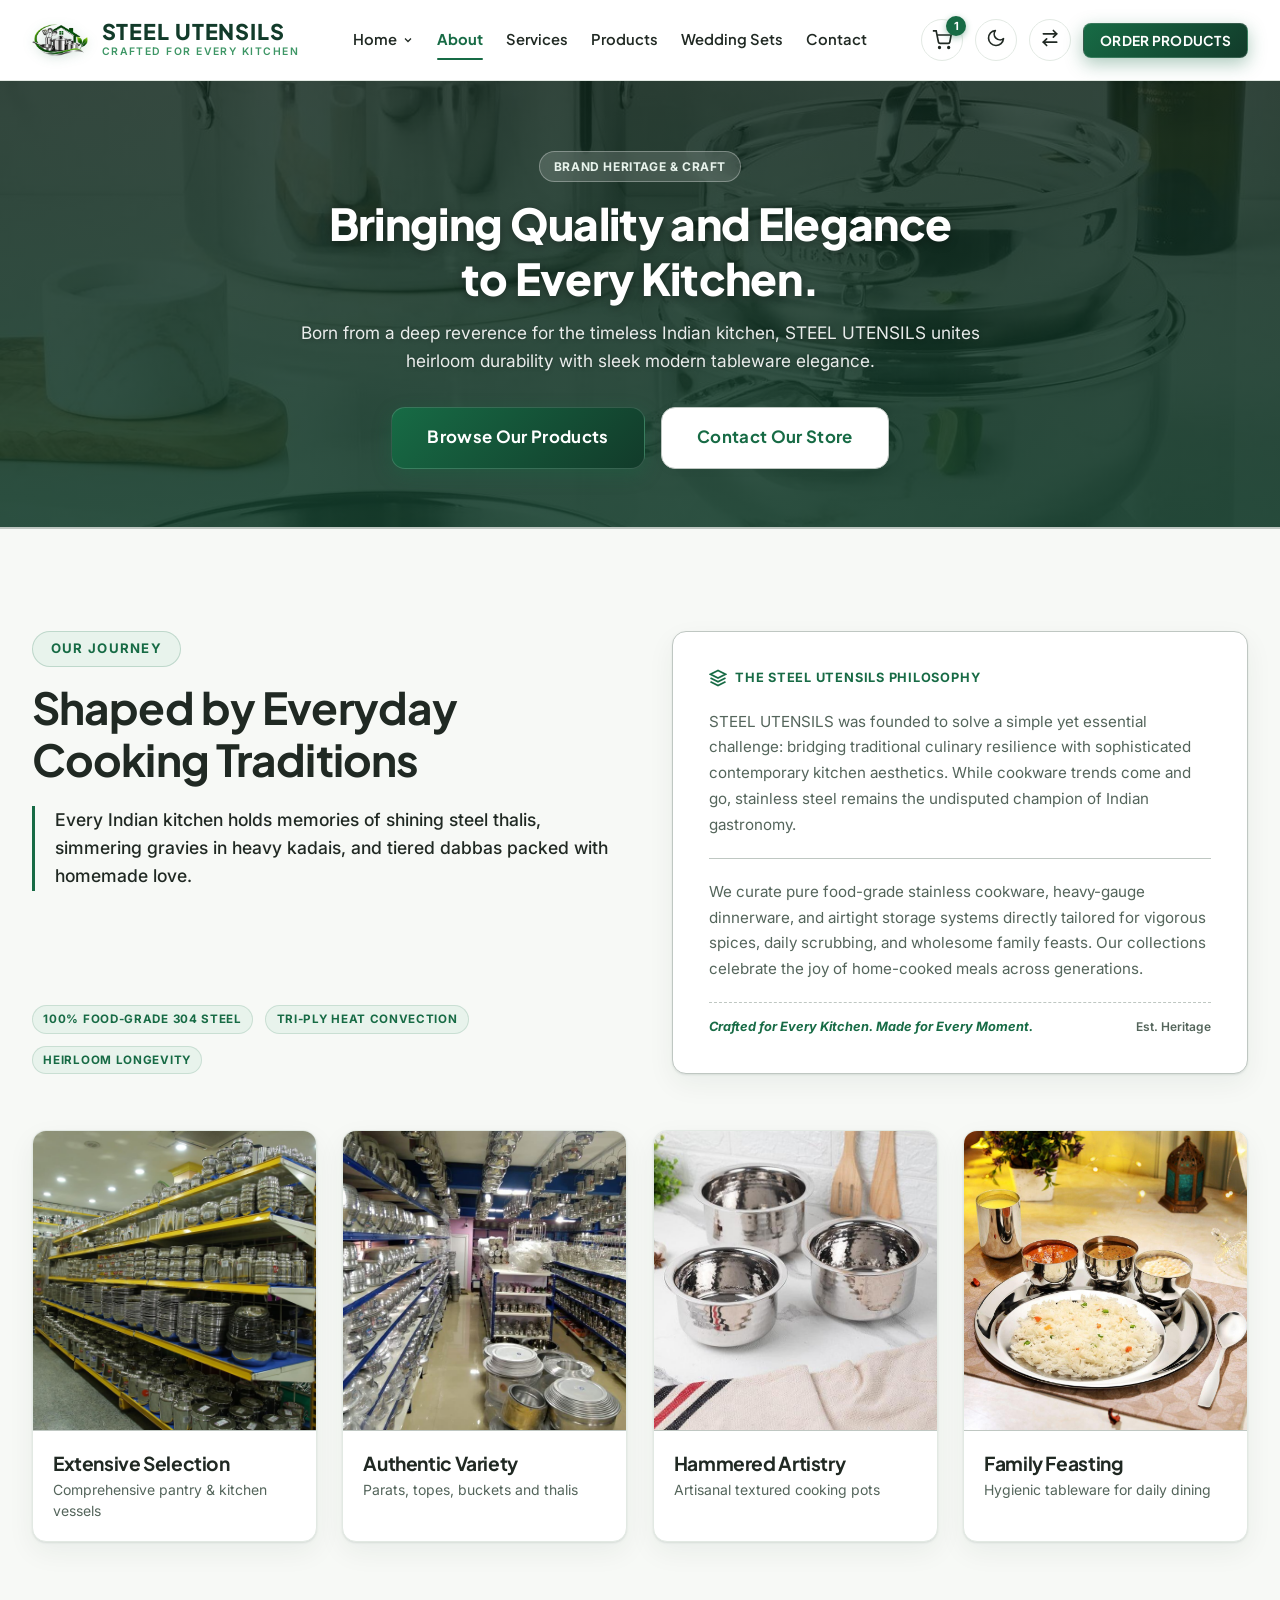
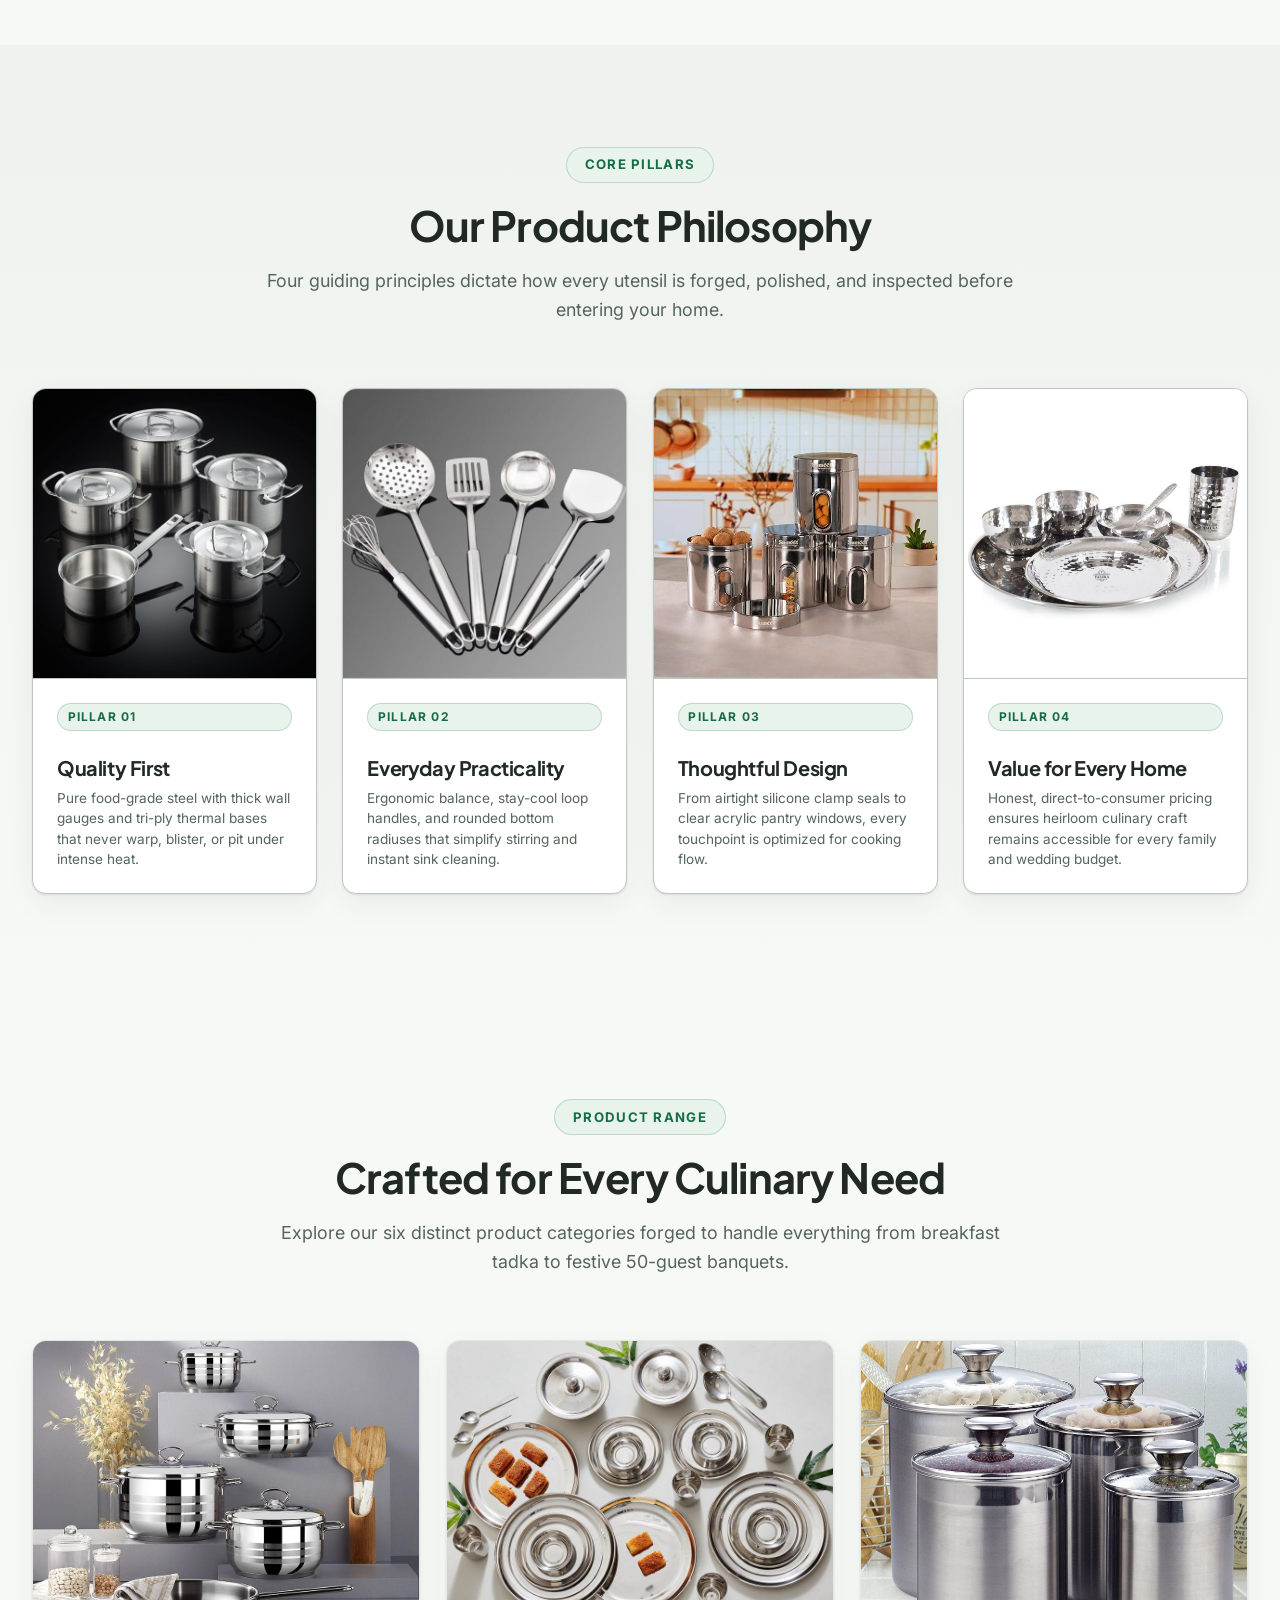
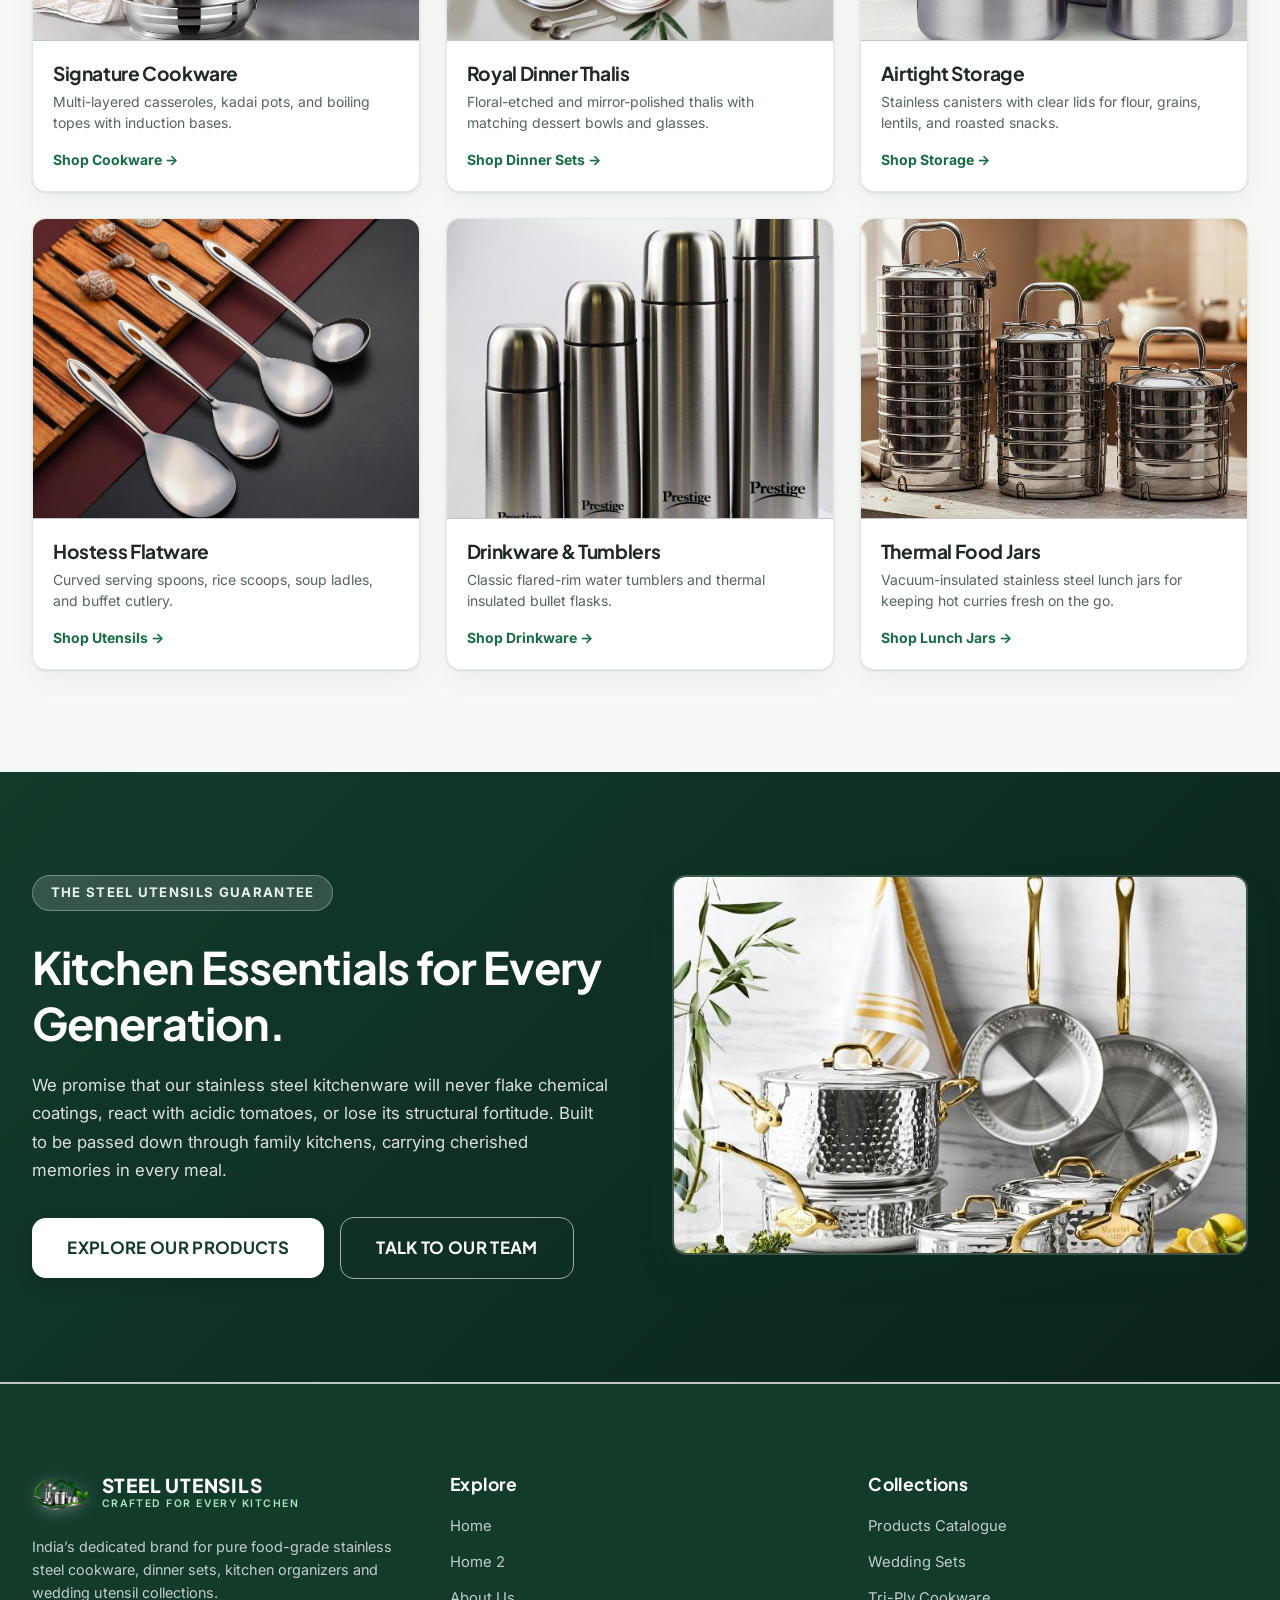
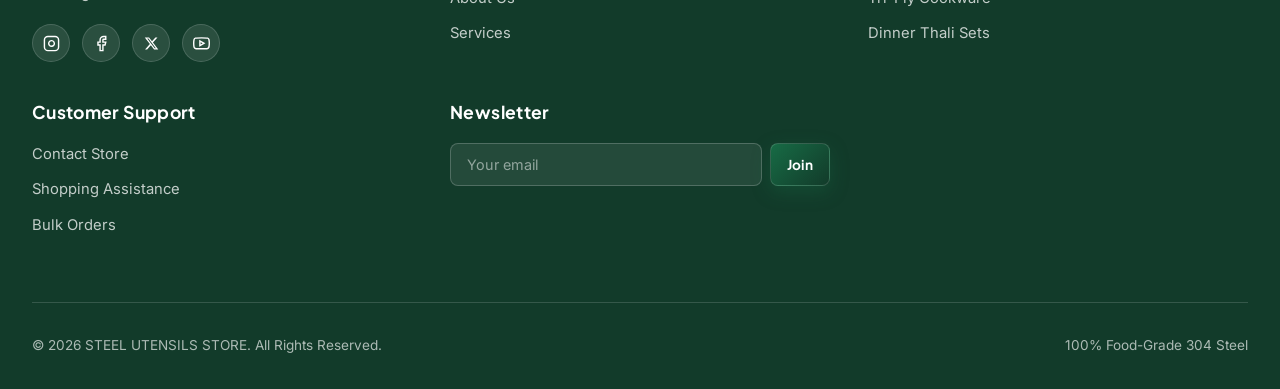
==== commit 3fb181ea: "Add drop to top button with hover animation across all pages" ====
--- a/about.html
+++ b/about.html
@@ -541,6 +541,13 @@
     </div>
   </footer>
 
+  <!-- Drop / Back to Top Button -->
+  <button id="backToTop" class="back-to-top-btn" aria-label="Drop to top" title="Back to top">
+    <svg width="22" height="22" viewBox="0 0 24 24" fill="none" stroke="currentColor" stroke-width="2.5" stroke-linecap="round" stroke-linejoin="round">
+      <polyline points="18 15 12 9 6 15"></polyline>
+    </svg>
+  </button>
+
   <script src="assets/js/main.js"></script>
 </body>
 </html>
--- a/assets/css/style.css
+++ b/assets/css/style.css
@@ -2079,14 +2079,15 @@
   display: grid;
   grid-template-columns: 1fr 1fr;
   gap: clamp(2rem, 5vw, 4rem);
-  align-items: center;
+  align-items: stretch;
 }
 
 .editorial-img-collage {
   position: relative;
   display: grid;
-  grid-template-columns: 1.2fr 0.8fr;
+  grid-template-columns: 1.25fr 0.75fr;
   gap: 1.25rem;
+  align-items: stretch;
 }
 
 .editorial-img-main {
@@ -2094,19 +2095,28 @@
   overflow: hidden;
   box-shadow: var(--shadow-lg);
   border: 2px solid var(--border-silver);
-  height: 380px;
+  height: 500px;
+  background: #FFFFFF !important;
+  position: relative;
+  padding: 0 !important;
 }
 
 .editorial-img-main img {
-  width: 100%;
-  height: 100%;
-  object-fit: cover;
+  width: 100% !important;
+  height: 100% !important;
+  object-fit: cover !important;
+  object-position: center !important;
+  display: block !important;
+  padding: 0 !important;
+  margin: 0 !important;
 }
 
 .editorial-img-sub-col {
   display: flex;
   flex-direction: column;
-  gap: 1.25rem;
+  gap: 0.875rem;
+  height: 500px;
+  justify-content: space-between;
 }
 
 .editorial-img-sub {
@@ -2114,17 +2124,34 @@
   overflow: hidden;
   box-shadow: var(--shadow-md);
   border: 1.5px solid var(--border-silver);
-  height: 180px;
-  background: var(--bg-surface);
+  flex: 1;
+  min-height: 0;
+  height: auto;
+  background: #FFFFFF !important;
   display: flex;
   align-items: center;
   justify-content: center;
+  position: relative;
+  padding: 0 !important;
+  margin: 0 !important;
 }
 
 .editorial-img-sub img {
-  width: 100%;
-  height: 100%;
-  object-fit: contain;
+  width: 100% !important;
+  height: 100% !important;
+  max-width: none !important;
+  max-height: none !important;
+  object-fit: cover !important;
+  object-position: center !important;
+  display: block !important;
+  padding: 0 !important;
+  margin: 0 !important;
+  transform: scale(1.12);
+  transition: transform var(--transition-normal);
+}
+
+.editorial-img-sub:hover img {
+  transform: scale(1.2);
 }
 
 .editorial-feature-list {
@@ -2369,20 +2396,25 @@
    Completely different layout, split-screen hero, bento grid & selectors
    =================================================================== */
 
-/* Split-Screen Lifestyle Hero */
+/* Split-Screen Lifestyle Hero (Home 2 — Viewport Fit & Legible Stats) */
 .hero-lifestyle {
   background: var(--grad-silver-hero);
-  padding: clamp(3.5rem, 6vw, 6rem) 0;
+  min-height: calc(100vh - 80px);
+  display: flex;
+  align-items: center;
+  padding: clamp(1.25rem, 3vh, 2.75rem) 0;
   position: relative;
   overflow: hidden;
   border-bottom: 1px solid var(--border-color);
+  box-sizing: border-box;
 }
 
 .hero-lifestyle-grid {
   display: grid;
   grid-template-columns: 1fr 1fr;
-  gap: clamp(2rem, 5vw, 4.5rem);
-  align-items: center;
+  gap: clamp(2rem, 4vw, 4rem);
+  align-items: center;
+  width: 100%;
 }
 
 .hero-lifestyle-image-wrap {
@@ -2391,7 +2423,8 @@
   overflow: hidden;
   box-shadow: var(--shadow-lg);
   border: 3px solid var(--border-silver);
-  height: 480px;
+  height: clamp(360px, 52vh, 480px);
+  max-height: calc(100vh - 160px);
 }
 
 .hero-lifestyle-image-wrap img {
@@ -2403,6 +2436,40 @@
 
 .hero-lifestyle-image-wrap:hover img {
   transform: scale(1.04);
+}
+
+/* Home 2 Hero Highlights Row & High-Contrast Readable Stats (Bright Mode & Dark Mode) */
+.hero-highlights-row.light-stats {
+  display: flex;
+  gap: 2rem;
+  margin-top: clamp(1.25rem, 2.5vh, 2rem) !important;
+  padding-top: clamp(1rem, 2vh, 1.5rem) !important;
+  border-top: 1px solid var(--border-silver);
+}
+
+.hero-highlights-row.light-stats .hero-stat h4,
+.hero-lifestyle .hero-stat h4 {
+  font-size: 1.6rem !important;
+  color: var(--emerald-green) !important;
+  font-weight: 800 !important;
+  line-height: 1.2 !important;
+  margin-bottom: 0.25rem !important;
+}
+
+.hero-highlights-row.light-stats .hero-stat p,
+.hero-lifestyle .hero-stat p {
+  font-size: 0.88rem !important;
+  color: var(--forest-green) !important;
+  font-weight: 700 !important;
+  line-height: 1.35 !important;
+  margin: 0 !important;
+  opacity: 1 !important;
+}
+
+[data-theme="dark"] .hero-highlights-row.light-stats .hero-stat p,
+[data-theme="dark"] .hero-lifestyle .hero-stat p {
+  color: #FFFFFF !important;
+  opacity: 0.95 !important;
 }
 
 .lifestyle-spotlight {
@@ -3364,9 +3431,15 @@
   .hero-visual-stage {
     height: 400px;
   }
+
+  .hero-lifestyle {
+    min-height: auto !important;
+    padding: clamp(2.5rem, 5vw, 4rem) 0 !important;
+  }
   
   .hero-lifestyle-image-wrap {
     height: 380px;
+    max-height: none !important;
   }
 
   .bento-grid {
@@ -3375,6 +3448,79 @@
 
   .footer-top-grid {
     grid-template-columns: repeat(2, 1fr);
+  }
+
+  /* Section 05 Editorial Collage at 1024px Tab View — Full & Fit Balanced Grid */
+  .editorial-img-collage {
+    display: grid !important;
+    grid-template-columns: 1.2fr 0.8fr !important;
+    gap: 1.25rem !important;
+    align-items: stretch !important;
+    width: 100% !important;
+    margin: 0 auto !important;
+  }
+
+  .editorial-img-main {
+    height: 460px !important;
+    width: 100% !important;
+    border-radius: var(--radius-md) !important;
+    overflow: hidden !important;
+    background: #FFFFFF !important;
+    box-shadow: var(--shadow-lg) !important;
+    border: 2px solid var(--border-silver) !important;
+    padding: 0 !important;
+    margin: 0 !important;
+  }
+
+  .editorial-img-main img {
+    width: 100% !important;
+    height: 100% !important;
+    object-fit: cover !important;
+    object-position: center !important;
+    display: block !important;
+    padding: 0 !important;
+    margin: 0 !important;
+  }
+
+  .editorial-img-sub-col {
+    display: flex !important;
+    flex-direction: column !important;
+    gap: 0.875rem !important;
+    height: 460px !important;
+    width: 100% !important;
+    justify-content: space-between !important;
+    margin: 0 !important;
+    padding: 0 !important;
+  }
+
+  .editorial-img-sub {
+    flex: 1 !important;
+    min-height: 0 !important;
+    height: auto !important;
+    width: 100% !important;
+    border-radius: var(--radius-md) !important;
+    overflow: hidden !important;
+    background: #FFFFFF !important;
+    border: 1.5px solid var(--border-silver) !important;
+    box-shadow: var(--shadow-md) !important;
+    padding: 0 !important;
+    margin: 0 !important;
+    display: flex !important;
+    align-items: center !important;
+    justify-content: center !important;
+  }
+
+  .editorial-img-sub img {
+    width: 100% !important;
+    height: 100% !important;
+    max-width: none !important;
+    max-height: none !important;
+    object-fit: cover !important;
+    object-position: center !important;
+    display: block !important;
+    padding: 0 !important;
+    margin: 0 !important;
+    transform: scale(1.12) !important;
   }
 }
 
@@ -3489,7 +3635,7 @@
     text-align: center;
   }
 
-  /* 1. Editorial Image Collage & Feature List — One-by-One & Center Aligned on Mobile */
+  /* 1. Editorial Image Collage & Feature List — Full & Fit Balanced Layout on Mobile & 768px */
   .editorial-layout {
     text-align: center;
   }
@@ -3501,41 +3647,75 @@
   }
 
   .editorial-img-collage {
-    grid-template-columns: 1fr !important;
-    justify-items: center !important;
-    gap: 1rem !important;
-  }
-
-  .editorial-img-main {
-    width: 100%;
-    margin: 0 auto;
-  }
-
-  .editorial-img-sub-col {
     display: flex !important;
     flex-direction: column !important;
     align-items: center !important;
     justify-content: center !important;
-    width: 100%;
+    gap: 1.25rem !important;
+    width: 100% !important;
+    margin: 0 auto !important;
+  }
+
+  .editorial-img-main {
+    width: 100% !important;
+    height: 340px !important;
+    border-radius: var(--radius-md) !important;
+    overflow: hidden !important;
+    background: #FFFFFF !important;
+    box-shadow: var(--shadow-lg) !important;
+    border: 2px solid var(--border-silver) !important;
+    margin: 0 auto !important;
+    padding: 0 !important;
+  }
+
+  .editorial-img-main img {
+    width: 100% !important;
+    height: 100% !important;
+    object-fit: cover !important;
+    object-position: center !important;
+    display: block !important;
+    padding: 0 !important;
+    margin: 0 !important;
+  }
+
+  .editorial-img-sub-col {
+    display: grid !important;
+    grid-template-columns: repeat(3, 1fr) !important;
     gap: 1rem !important;
+    width: 100% !important;
+    height: auto !important;
+    margin: 0 auto !important;
+    padding: 0 !important;
   }
 
   .editorial-img-sub {
     width: 100% !important;
-    height: 220px !important;
+    height: 180px !important;
     flex: none !important;
     display: flex !important;
     align-items: center !important;
     justify-content: center !important;
     margin: 0 auto !important;
+    border-radius: var(--radius-md) !important;
+    overflow: hidden !important;
+    background: #FFFFFF !important;
+    border: 1.5px solid var(--border-silver) !important;
+    box-shadow: var(--shadow-md) !important;
+    padding: 0 !important;
+    position: relative !important;
   }
 
   .editorial-img-sub img {
-    max-height: 180px !important;
-    width: auto !important;
-    max-width: 85% !important;
-    object-fit: contain !important;
-    margin: 0 auto !important;
+    width: 100% !important;
+    height: 100% !important;
+    max-height: none !important;
+    max-width: none !important;
+    object-fit: cover !important;
+    object-position: center !important;
+    display: block !important;
+    padding: 0 !important;
+    margin: 0 !important;
+    transform: scale(1.12) !important;
   }
 
   /* 2. Quality Hotspot Info Cards (Home 2) — One-by-One & Center Aligned on Mobile */
@@ -3918,8 +4098,30 @@
     grid-template-columns: minmax(0, 1fr) !important;
   }
 
+  .editorial-img-collage {
+    display: flex !important;
+    flex-direction: column !important;
+    gap: 1rem !important;
+    width: 100% !important;
+  }
+
+  .editorial-img-main {
+    height: 250px !important;
+    width: 100% !important;
+  }
+
   .editorial-img-sub-col {
+    display: flex !important;
     flex-direction: column !important;
+    align-items: center !important;
+    justify-content: center !important;
+    gap: 1rem !important;
+    width: 100% !important;
+  }
+
+  .editorial-img-sub {
+    width: 100% !important;
+    height: 200px !important;
   }
 
   .hero-stat h3 {
@@ -4307,11 +4509,14 @@
 .philosophy-card .philosophy-img-wrap,
 .philosophy-card .philosophy-thumb,
 .journey-step-card .journey-step-thumb,
-.story-img-wrap {
+.story-img-wrap,
+.editorial-img-main,
+.editorial-img-sub {
   padding: 0 !important;
   margin: 0 !important;
   overflow: hidden !important;
   position: relative !important;
+  background: #FFFFFF !important;
 }
 
 .category-card .category-img-wrap img,
@@ -4326,10 +4531,13 @@
 .philosophy-card .philosophy-thumb img,
 .philosophy-img,
 .journey-step-card .journey-step-thumb img,
-.story-img-wrap img {
+.story-img-wrap img,
+.editorial-img-main img,
+.editorial-img-sub img {
   width: 100% !important;
   height: 100% !important;
   max-height: none !important;
+  max-width: none !important;
   object-fit: cover !important;
   object-position: center !important;
   padding: 0 !important;
@@ -4337,5 +4545,101 @@
   display: block !important;
 }
 
-
-
+/* ===================================================================
+   DROP / BACK TO TOP BUTTON WITH HOVER EFFECT
+   =================================================================== */
+.back-to-top-btn {
+  position: fixed;
+  bottom: 2rem;
+  right: 2rem;
+  width: 50px;
+  height: 50px;
+  border-radius: 50%;
+  background: linear-gradient(135deg, var(--emerald-green) 0%, var(--forest-green) 100%);
+  color: #FFFFFF !important;
+  border: 2px solid rgba(255, 255, 255, 0.35);
+  box-shadow: 0 6px 20px rgba(18, 59, 42, 0.35);
+  display: flex;
+  align-items: center;
+  justify-content: center;
+  cursor: pointer;
+  z-index: 995;
+  opacity: 0;
+  visibility: hidden;
+  transform: translateY(24px) scale(0.9);
+  transition: all 0.35s cubic-bezier(0.34, 1.56, 0.64, 1);
+  outline: none;
+  padding: 0;
+  -webkit-tap-highlight-color: transparent;
+}
+
+.back-to-top-btn svg {
+  width: 22px;
+  height: 22px;
+  stroke: #FFFFFF;
+  stroke-width: 2.5;
+  transition: transform 0.3s ease;
+}
+
+.back-to-top-btn.visible {
+  opacity: 1;
+  visibility: visible;
+  transform: translateY(0) scale(1);
+}
+
+/* Hover Effect: Upward lift, vibrant fresh-green shift, glow ring, icon bounce */
+.back-to-top-btn:hover {
+  background: linear-gradient(135deg, #22C55E 0%, var(--emerald-green) 100%);
+  transform: translateY(-6px) scale(1.08);
+  box-shadow: 0 12px 28px rgba(23, 107, 69, 0.5), 0 0 0 4px rgba(108, 210, 152, 0.3);
+  border-color: rgba(255, 255, 255, 0.7);
+}
+
+.back-to-top-btn:hover svg {
+  transform: translateY(-3px);
+  animation: dropToTopBounce 0.8s infinite alternate ease-in-out;
+}
+
+.back-to-top-btn:active {
+  transform: translateY(-2px) scale(0.96);
+  box-shadow: 0 4px 14px rgba(18, 59, 42, 0.35);
+}
+
+@keyframes dropToTopBounce {
+  0% {
+    transform: translateY(-1px);
+  }
+  100% {
+    transform: translateY(-5px);
+  }
+}
+
+/* Mobile & Tablet Adjustments */
+@media (max-width: 768px) {
+  .back-to-top-btn {
+    bottom: 1.5rem;
+    right: 1.25rem;
+    width: 44px;
+    height: 44px;
+  }
+  .back-to-top-btn svg {
+    width: 20px;
+    height: 20px;
+  }
+}
+
+/* RTL Support */
+[dir="rtl"] .back-to-top-btn {
+  right: auto;
+  left: 2rem;
+}
+
+@media (max-width: 768px) {
+  [dir="rtl"] .back-to-top-btn {
+    right: auto;
+    left: 1.25rem;
+  }
+}
+
+
+
